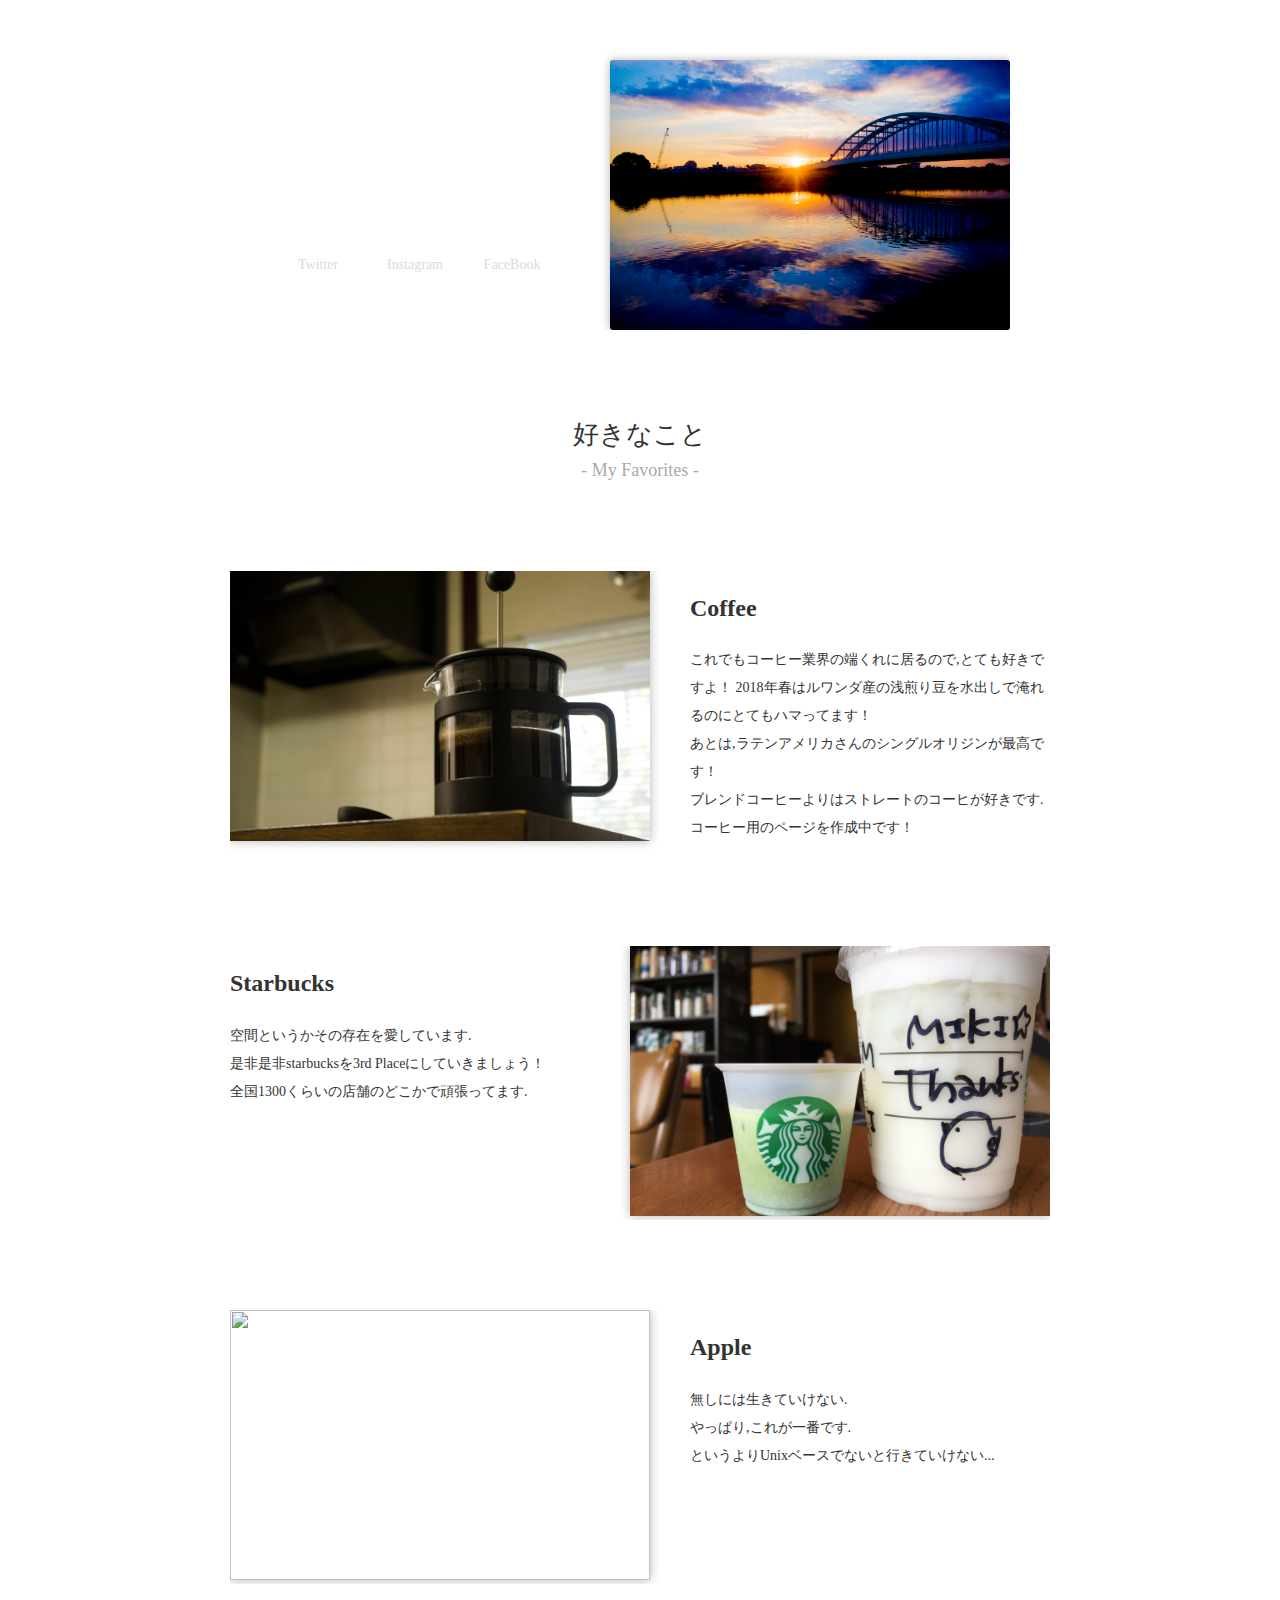
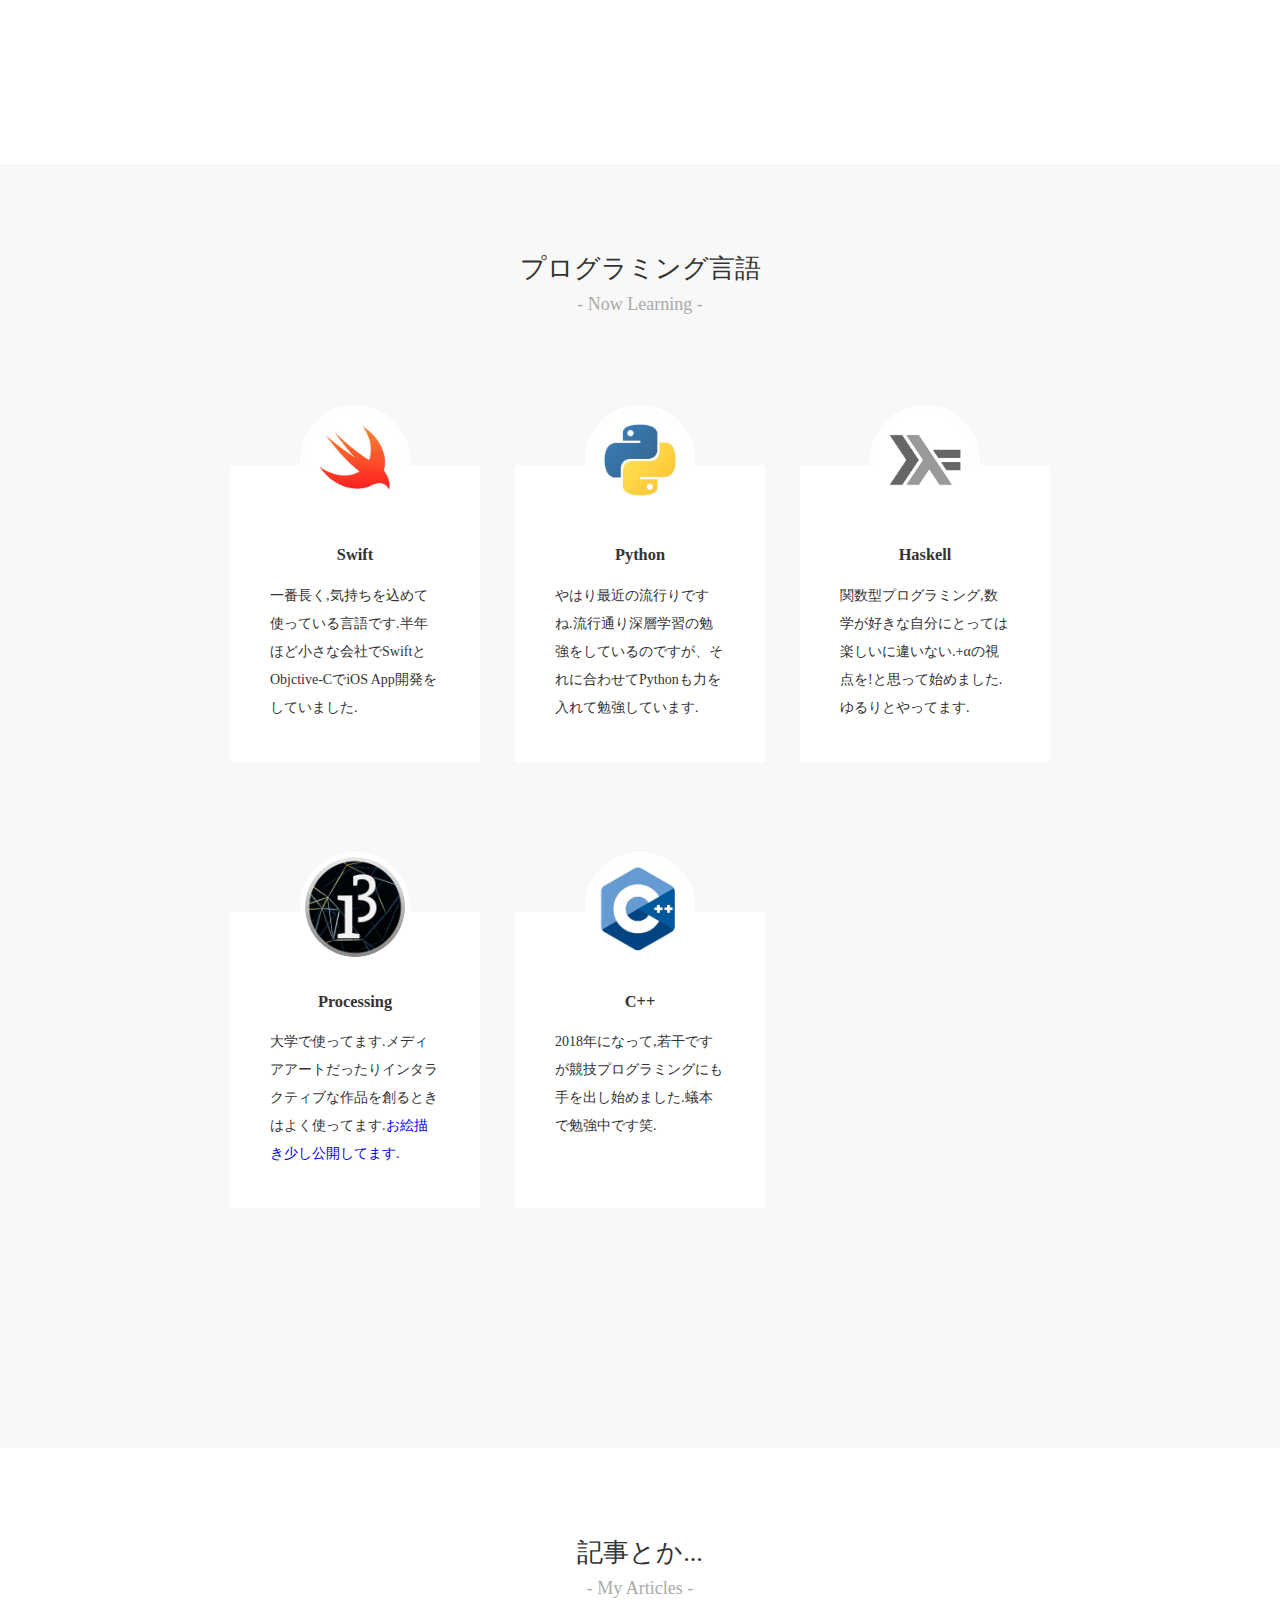
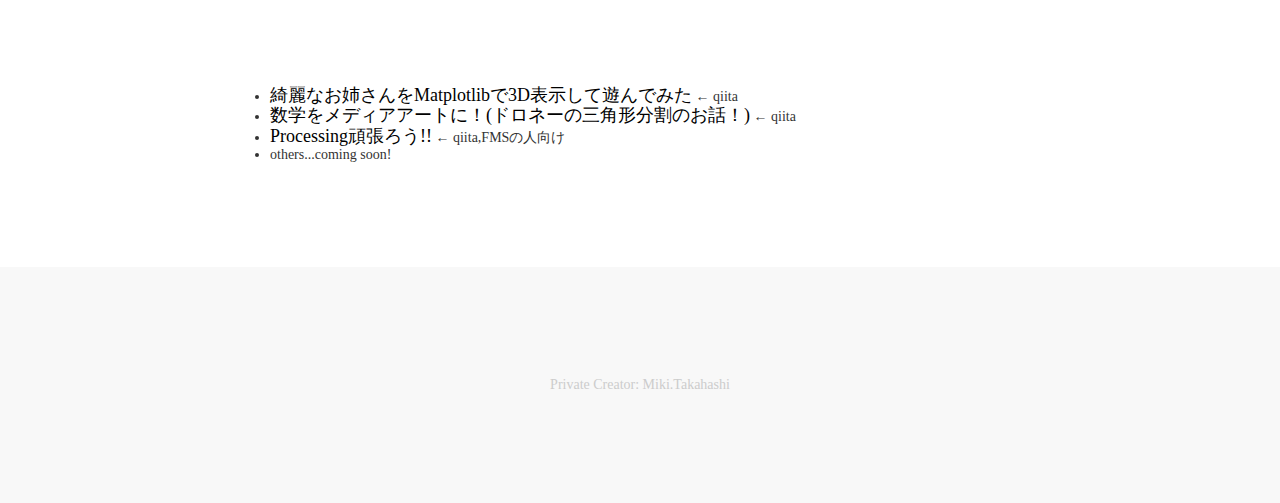
==== index.html @ 86149367 "added comment" ====
<!DOCTYPE html>
<html lang="ja">
<head>
  <meta charset="utf-8">
  <link rel="stylesheet" href="CSS/normalize.css">
  <link rel="stylesheet" href="CSS/styles.css">
  <script type="text/javascript" src="./src/checkBrowser.js"></script>
  <!-- <link rel="icon" href=""> -->
  <title>Miki</title>
</head>
<body>
  <header>
    <div class="container">
      <h1>Miki.Takahashi</h1>
      <p>Meiji Univ. FMS B2<br>
        Sbj. PTR ex-iOS Dev.</p>
        <a class="btn" id="twitterButton" href="https://twitter.com/micky_dtl">Twitter</a>
        <a class="btn" id="instagramButton" href="https://instagram.com/sauce.tar.tar">Instagram</a>
        <a class="btn" id="facebookButton" href="https://www.facebook.com/mikifms">FaceBook</a>
        <img src="imgs/headerImg.JPG" width="400" height="270" class="shadow" alt="">
    </div>
  </header>

  <section class="favos">
    <h2>好きなこと</h2>
    <div class="container">
      <div class="row">
        <img src="imgs/coffeePress.jpg" alt="" width="420" height="270" class="shadow">
        <div class="desc pull-right">
          <h3>Coffee</h3>
          <p>
            これでもコーヒー業界の端くれに居るので,とても好きですよ！
            2018年春はルワンダ産の浅煎り豆を水出しで淹れるのにとてもハマってます！<br>
            あとは,ラテンアメリカさんのシングルオリジンが最高です！<br>
            ブレンドコーヒーよりはストレートのコーヒが好きです.<br>
            コーヒー用のページを作成中です！
          </p>
        </div>
      </div>
      <div class="row">
        <img src="imgs/sbCup.jpg" alt="" width="420" height="270" class="shadow">
        <div class="desc pull-left">
          <h3>Starbucks</h3>
          <p>
            空間というかその存在を愛しています.<br>
            是非是非starbucksを3rd Placeにしていきましょう！<br>
            全国1300くらいの店舗のどこかで頑張ってます.
          </p>
        </div>
      </div>
      <div class="row">
        <img src="imgs/row.JPG" alt="" width="420" height="270" class="shadow">
        <div class="desc pull-right">
          <h3>Apple</h3>
          <p>
            無しには生きていけない.<br>
            やっぱり,これが一番です.<br>
            というよりUnixベースでないと行きていけない...
          </p>
        </div>
      </div>
    </div>
  </section>

  <section class="languages">
    <h2>プログラミング言語</h2>
    <div class="container">
      <div class="language">
        <img src="imgs/swiftLogo.jpg" alt="icon" width="100" height="100">
        <h3>Swift</h3>
        <p>一番長く,気持ちを込めて使っている言語です.半年ほど小さな会社でSwiftとObjctive-CでiOS App開発をしていました.</p>
      </div>

      <div class="language">
        <img src="imgs/pythonLogo.jpg" alt="icon" width="100" height="100">
        <h3>Python</h3>
        <p>やはり最近の流行りですね.流行通り深層学習の勉強をしているのですが、それに合わせてPythonも力を入れて勉強しています.</p>
      </div>

      <div class="language">
        <img src="imgs/haskellLogo.jpg" alt="icon" width="100" height="100">
        <h3>Haskell</h3>
        <p>関数型プログラミング,数学が好きな自分にとっては楽しいに違いない.+αの視点を!と思って始めました.ゆるりとやってます.</p>
      </div>
    </div>
    <div class="container">
      <div class="language">
        <img src="imgs/Processing_3_logo.png" alt="icon" width="100" height="100">
        <h3>Processing</h3>
        <p>大学で使ってます.メディアアートだったりインタラクティブな作品を創るときはよく使ってます.<a class="article-title" href="http://instagram.com/mikifms">お絵描き少し公開してます.</a></p>
      </div>

      <!-- using inserted style temporary -->
      <div class="language" style="left: -285px;">
        <img src="imgs/cpp.jpg" alt="icon" width="100" height="100">
        <h3>C++</h3>
        <p>2018年になって,若干ですが競技プログラミングにも手を出し始めました.蟻本で勉強中です笑.</p>
      </div>
      <!--
      <div class="language">
        <img src="imgs/haskellLogo.jpg" alt="icon" width="100" height="100">
        <h3>Haskell</h3>
        <p>関数型プログラミング,数学が好きな自分にとっては楽しいに違いない.+αの視点を!と思って始めました.ゆるりとやってます.</p>
      </div> -->
    </div>
  </section>
  <section class="articles">
    <h2>記事とか...</h2>
    <div class="container">
        <ul>
          <li>
            <a class="article-title" href="https://qiita.com/micky_dtl/items/02bd68f8a126b5612479">綺麗なお姉さんをMatplotlibで3D表示して遊んでみた</a> ← qiita
          </li>
          <li>
            <a class="article-title" href="https://qiita.com/micky_dtl/items/b426a26a9e94a8e5fb4c">数学をメディアアートに！(ドロネーの三角形分割のお話！)</a> ← qiita
          </li>
          <li>
            <a class="article-title" href="https://qiita.com/micky_dtl/private/08334975958a6dd72fc9">Processing頑張ろう!!</a> ← qiita,FMSの人向け
          </li>
          <li>others...coming soon!</li>
        </ul>
    </div>
  </section>

  <footer>
    <p>Private Creator: Miki.Takahashi</p>
  </footer>

</body>
</html>
---- CSS/styles.css ----
@charset "utf-8";
@@font-face {
  font-family: "rounded-mplus-1p-light";
  url('../fonts/rounded-mplus-1p-light.ttf') format('truetype')
}
/* common */

body {
  font-size: 14px;
  font-family: "rounded-mplus-1p-light";
  color: #333;
}

a {
  text-decoration: none;
}

p {
  line-height: 2;
}

.btn {
  display: inline-block;
  width: 96px;
  line-height: 45px;
  background: #fff;
  text-align: center;
  color: #ccc;
  opacity: 0.7;
  float: left;
}
#btn_form {
  display: inline-block;
  width: 290px;
  line-height: 45px;
  background: #fff;
  text-align: center;
  border-radius: 5px;
  color: #ccc;
  opacity: 0.7;

}
#instagramButton {
  margin-right: 1px;
  margin-left: 1px;

}
#twitterButton {
  border-radius: 5px 0px 0px 5px;
}
#facebookButton {
  border-radius: 0px 5px 5px 0px;
}

.btn:hover {
  opacity: 1:
}

img.shadow {
  box-shadow: 0 0 10px rgba(0,0,0,0.3);
}

section {
  padding: 90px 0;
}
section:nth-child(odd) {
  background: #f8f8f8;
}

section .container {
  width: 820px;
  margin: 0 auto;
}

section h2 {
  font-size: 26px;
  text-align: center;
  margin: 0 0 90px;
  font-weight: normal;
}

section h2:after {
  display: block;
  font-size: 18px;
  color: #aaa;
  padding-top: 10px;
}
/* header */

header {
  background: url('../imgs/headerBg.JPG') ;
  background-size: cover;
}

header .container {
  width: 740px;
  margin: 0 auto;
  height: 320px;
  padding-top: 10px;
  position: relative;
  overflow: hidden;
}

header h1, header p {
  color: #fff;
}
header p {
  padding-top: 50px;
}
header h1 {
  font-size: 34px;
  margin-top: 50px;
}

header img {
  position: absolute;
  right:0;
  bottom:0;
  border-radius: 3px;
}
/* favos */

.favos h2:after {
  content: '- My Favorites -';
}

.desc {
  width: 360px;
}

.pull-right {
  float: right;
  padding-left: 40px;
}
.pull-left {
  float: left;
  padding-right: 40px;
}
.row {
  overflow: hidden;
  margin-bottom: 90px;
}

.row: last-child {
  margin-bottom: 0;
}
.favos h3 {
  font-size: 24px;
}
/* languages */

.languages .container {
  padding-bottom: 150px;
}

.languages h2:after {
  content: '- Now Learning -';
}

.language img {
  border-radius: 50%;
  border: 5px solid #fff;
  position: absolute;
  left: 0;
  right: 0;
  margin: 0 auto;
  top: -60px;
}

.language {
  background: #fff;
  width: 250px;
  box-sizing: border-box;
  padding: 65px 40px 26px;
  position: relative;
}

.language h3 {
  text-align: center;
}

.languages .container {
  display: flex;
  justify-content: space-between;
}

.languages h2 {
  margin-bottom: 150px;
}

/* araticles */

.articles .container {
  display: flex;
  justify-content: space-between;
}
.articles h2 {
  margin-bottom: 72px;
}
.articles h2:after {
  content: '- My Articles -';
}

.articles .container ul li {
  font-size: 14px;
}
.articles .container ul li .article-title {
  font-size: 18px;
  color: #000;
}

/* call-to-action */
/*.call-to-action {
  width: 100%;
  height: 124px;
  background: url('../imgs/headerBg.JPG') ;
  background-size: cover;
  text-align: center;
}

.call-to-action h2 {
  color: #fff;
  margin-bottom: 50px;
}*/

/* footer */

footer {
  padding: 90px 0;
  text-align: center;
  color: #ccc;
  background-color: #f8f8f8;
}
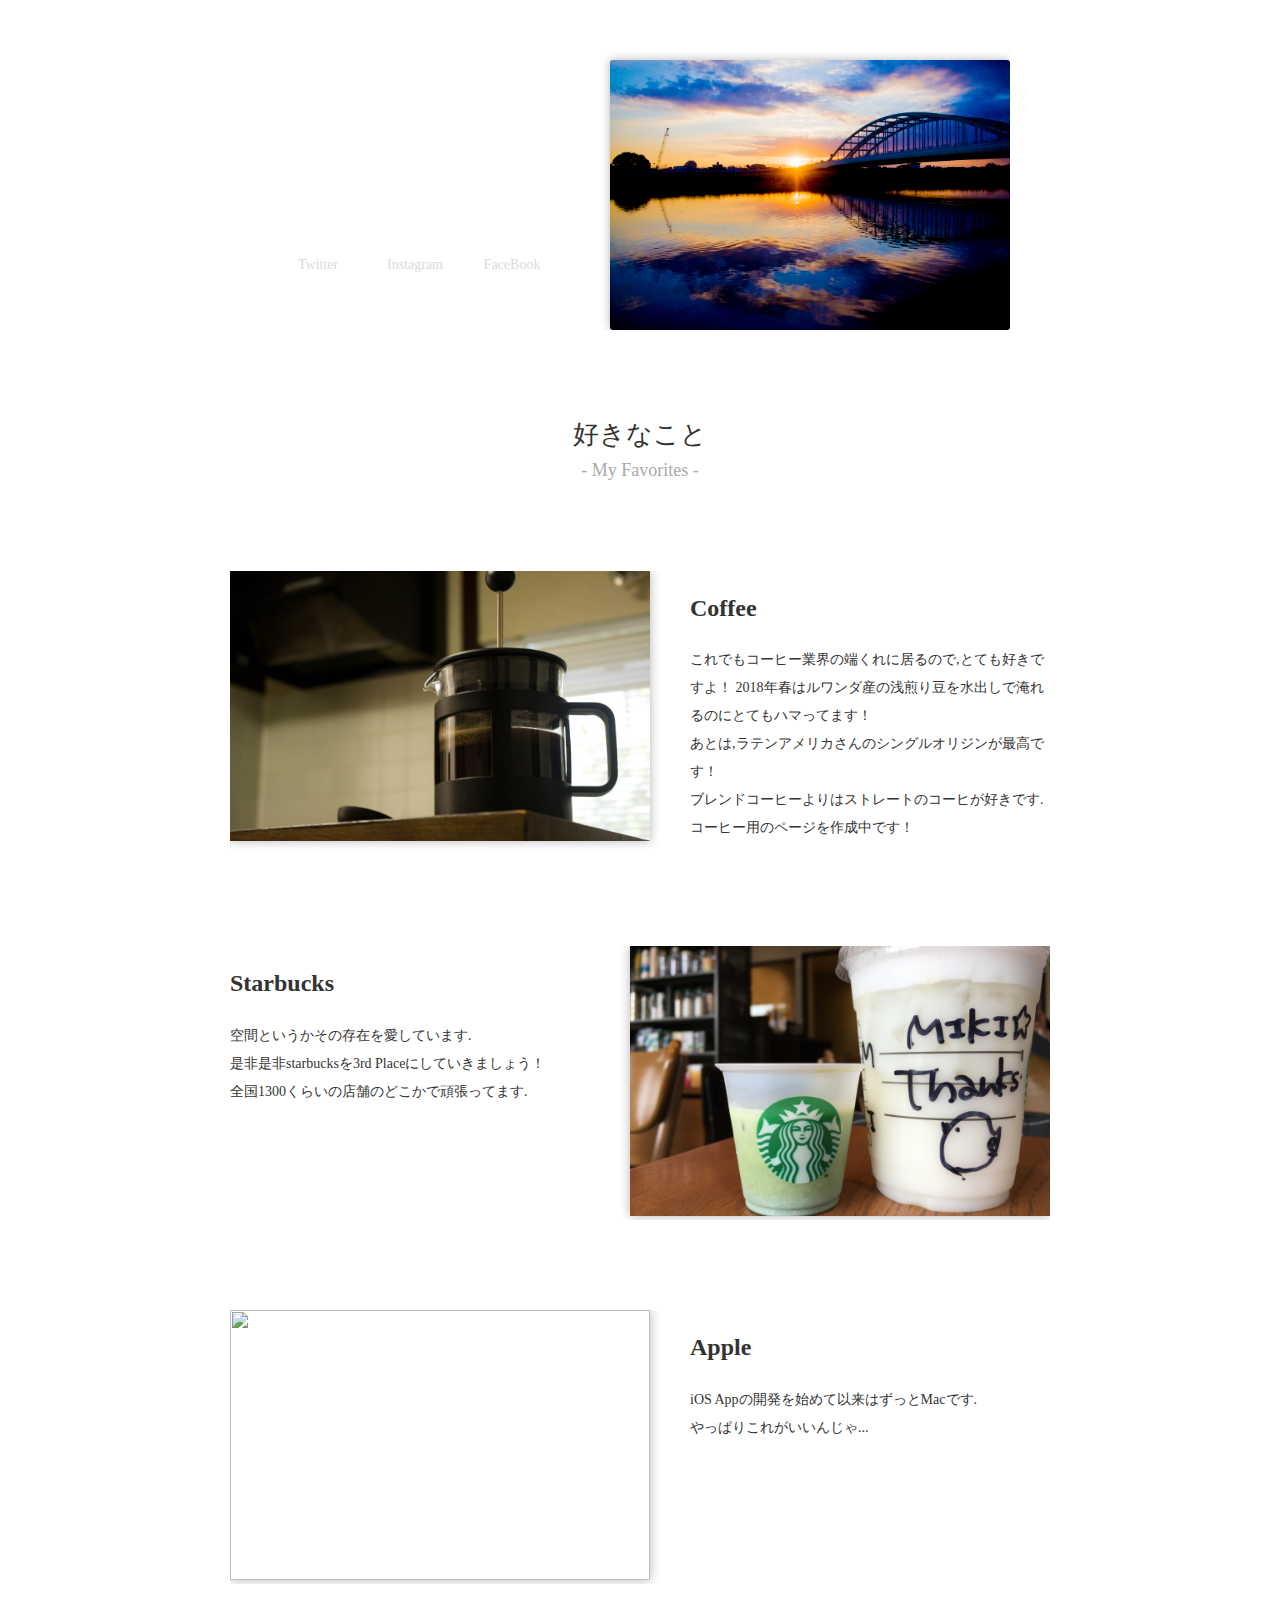
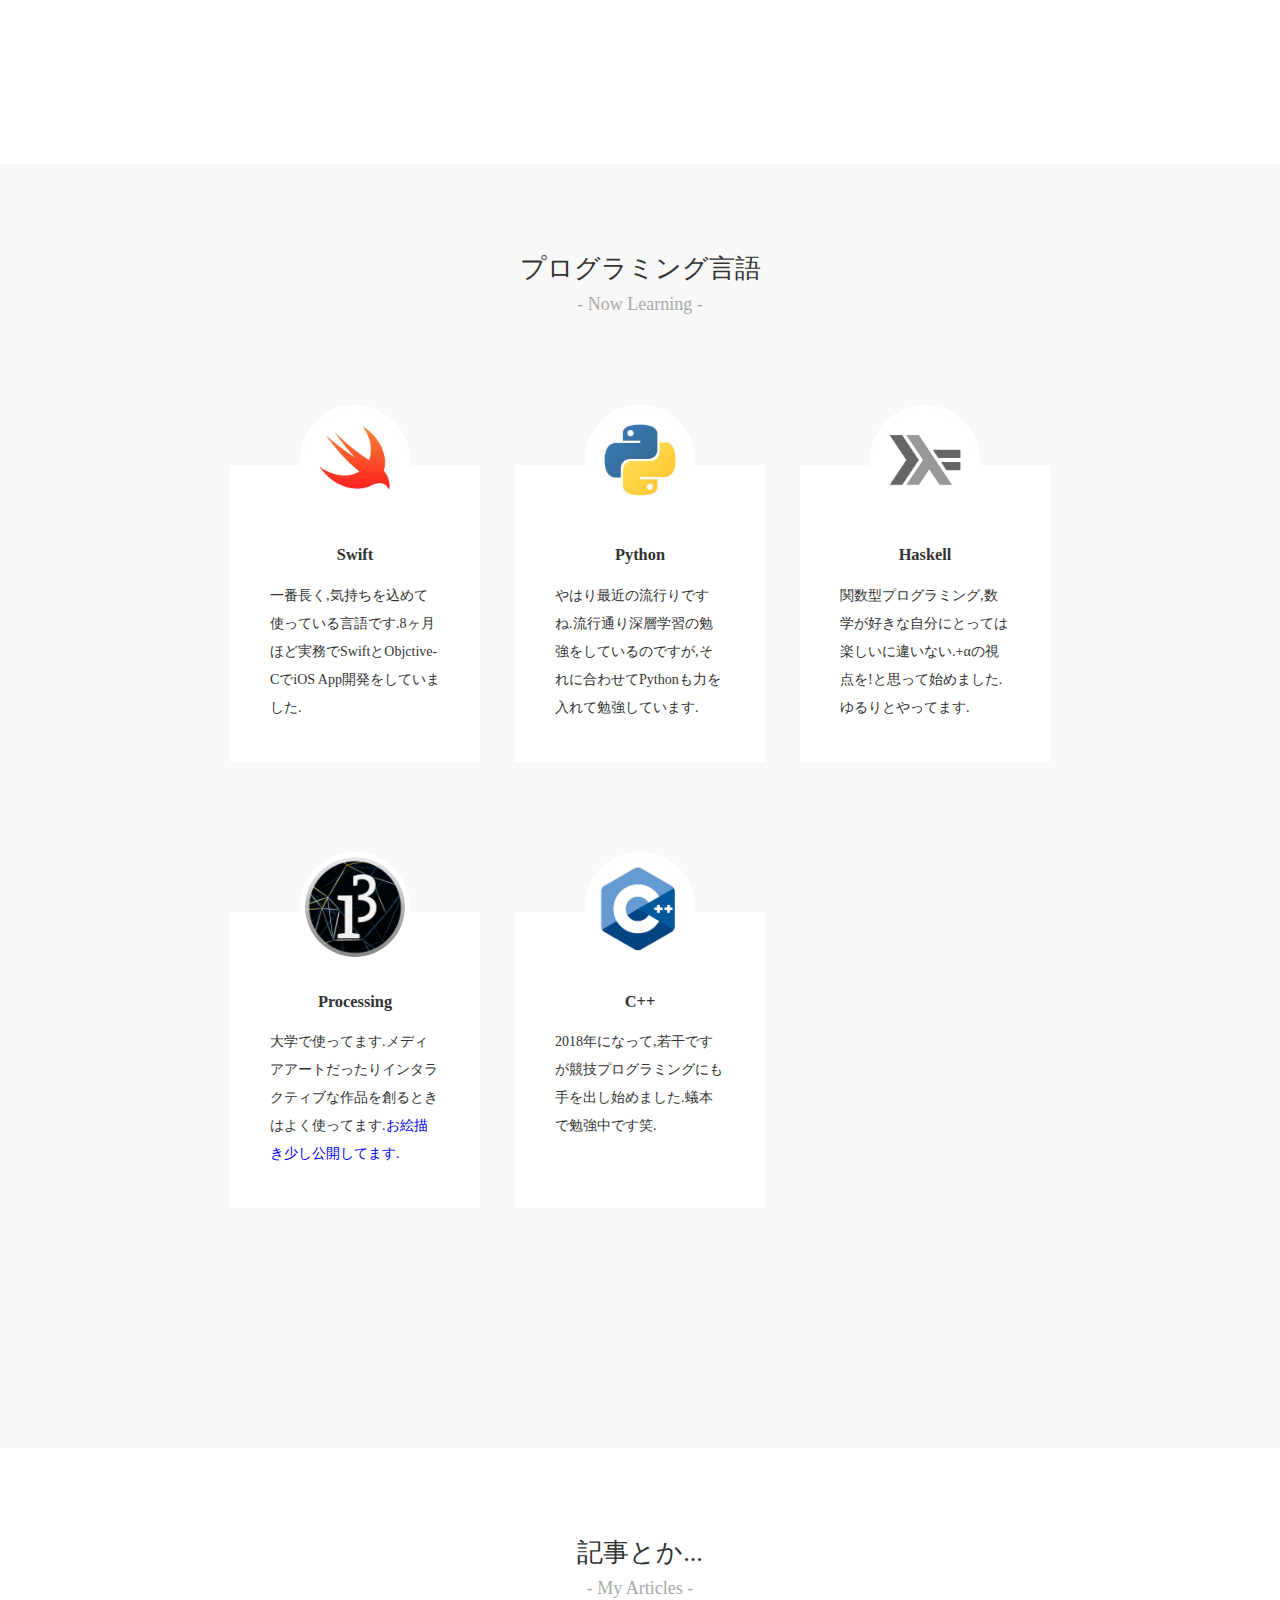
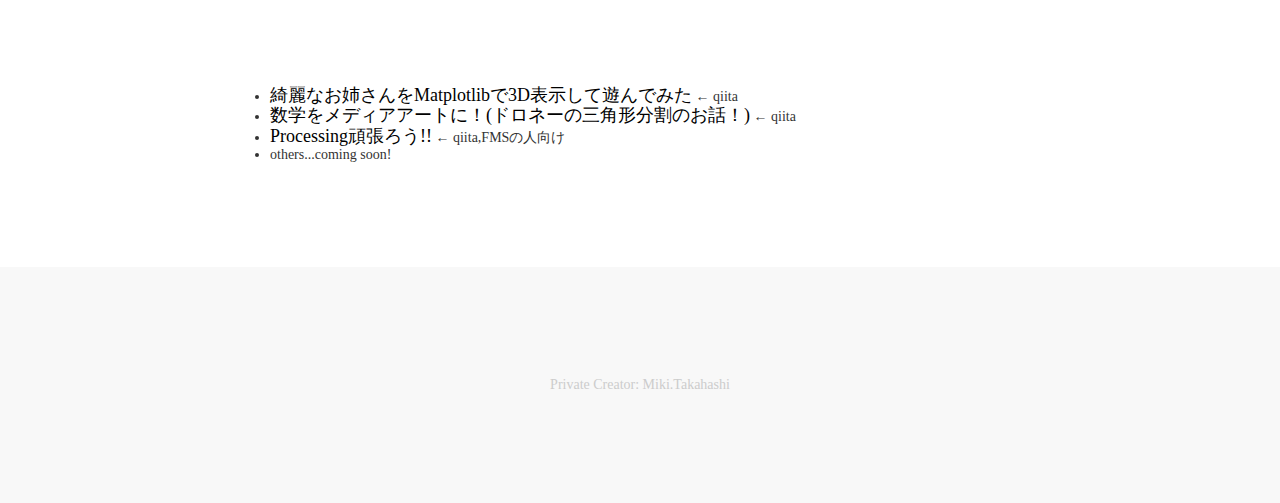
==== commit 08be5129: "updated content" ====
--- a/index.html
+++ b/index.html
@@ -53,9 +53,8 @@
         <div class="desc pull-right">
           <h3>Apple</h3>
           <p>
-            無しには生きていけない.<br>
-            やっぱり,これが一番です.<br>
-            というよりUnixベースでないと行きていけない...
+            iOS Appの開発を始めて以来はずっとMacです.<br>
+            やっぱりこれがいいんじゃ...
           </p>
         </div>
       </div>
@@ -68,13 +67,13 @@
       <div class="language">
         <img src="imgs/swiftLogo.jpg" alt="icon" width="100" height="100">
         <h3>Swift</h3>
-        <p>一番長く,気持ちを込めて使っている言語です.半年ほど小さな会社でSwiftとObjctive-CでiOS App開発をしていました.</p>
+        <p>一番長く,気持ちを込めて使っている言語です.8ヶ月ほど実務でSwiftとObjctive-CでiOS App開発をしていました.</p>
       </div>
 
       <div class="language">
         <img src="imgs/pythonLogo.jpg" alt="icon" width="100" height="100">
         <h3>Python</h3>
-        <p>やはり最近の流行りですね.流行通り深層学習の勉強をしているのですが、それに合わせてPythonも力を入れて勉強しています.</p>
+        <p>やはり最近の流行りですね.流行通り深層学習の勉強をしているのですが,それに合わせてPythonも力を入れて勉強しています.</p>
       </div>
 
       <div class="language">
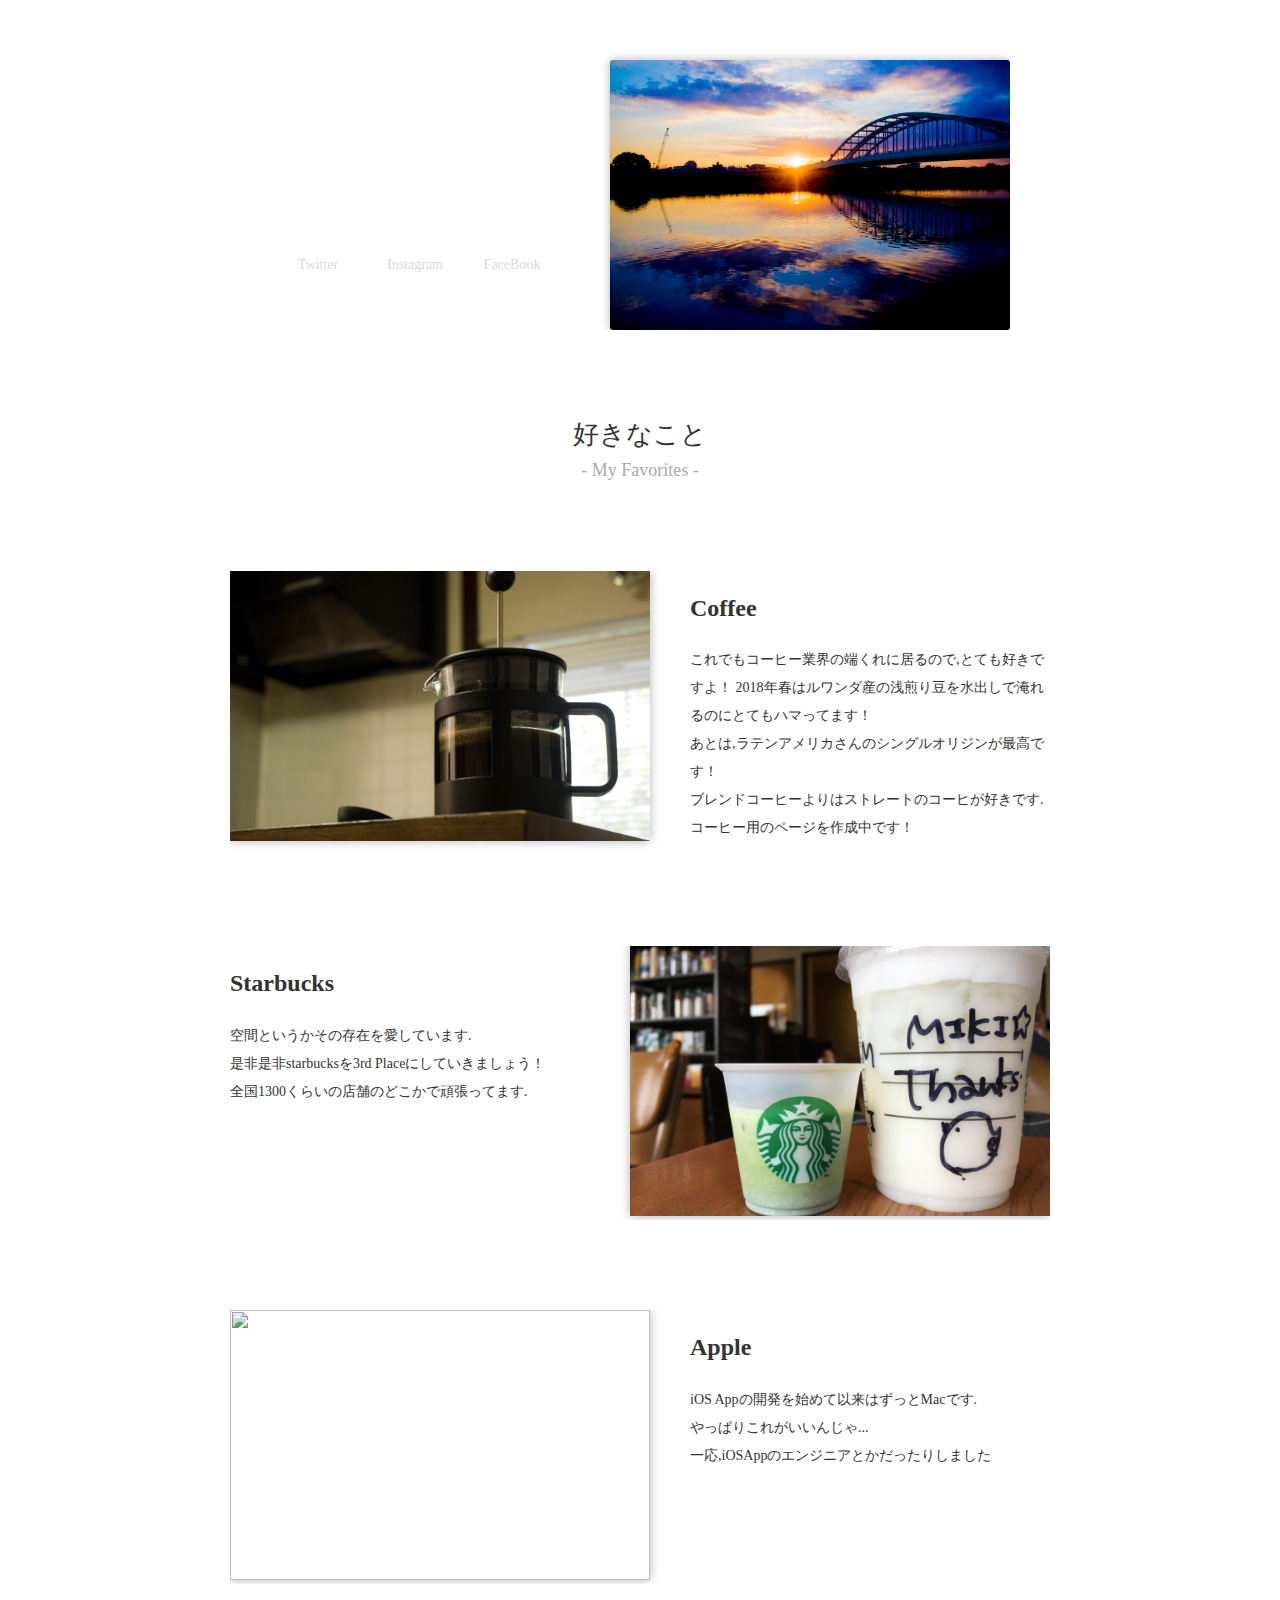
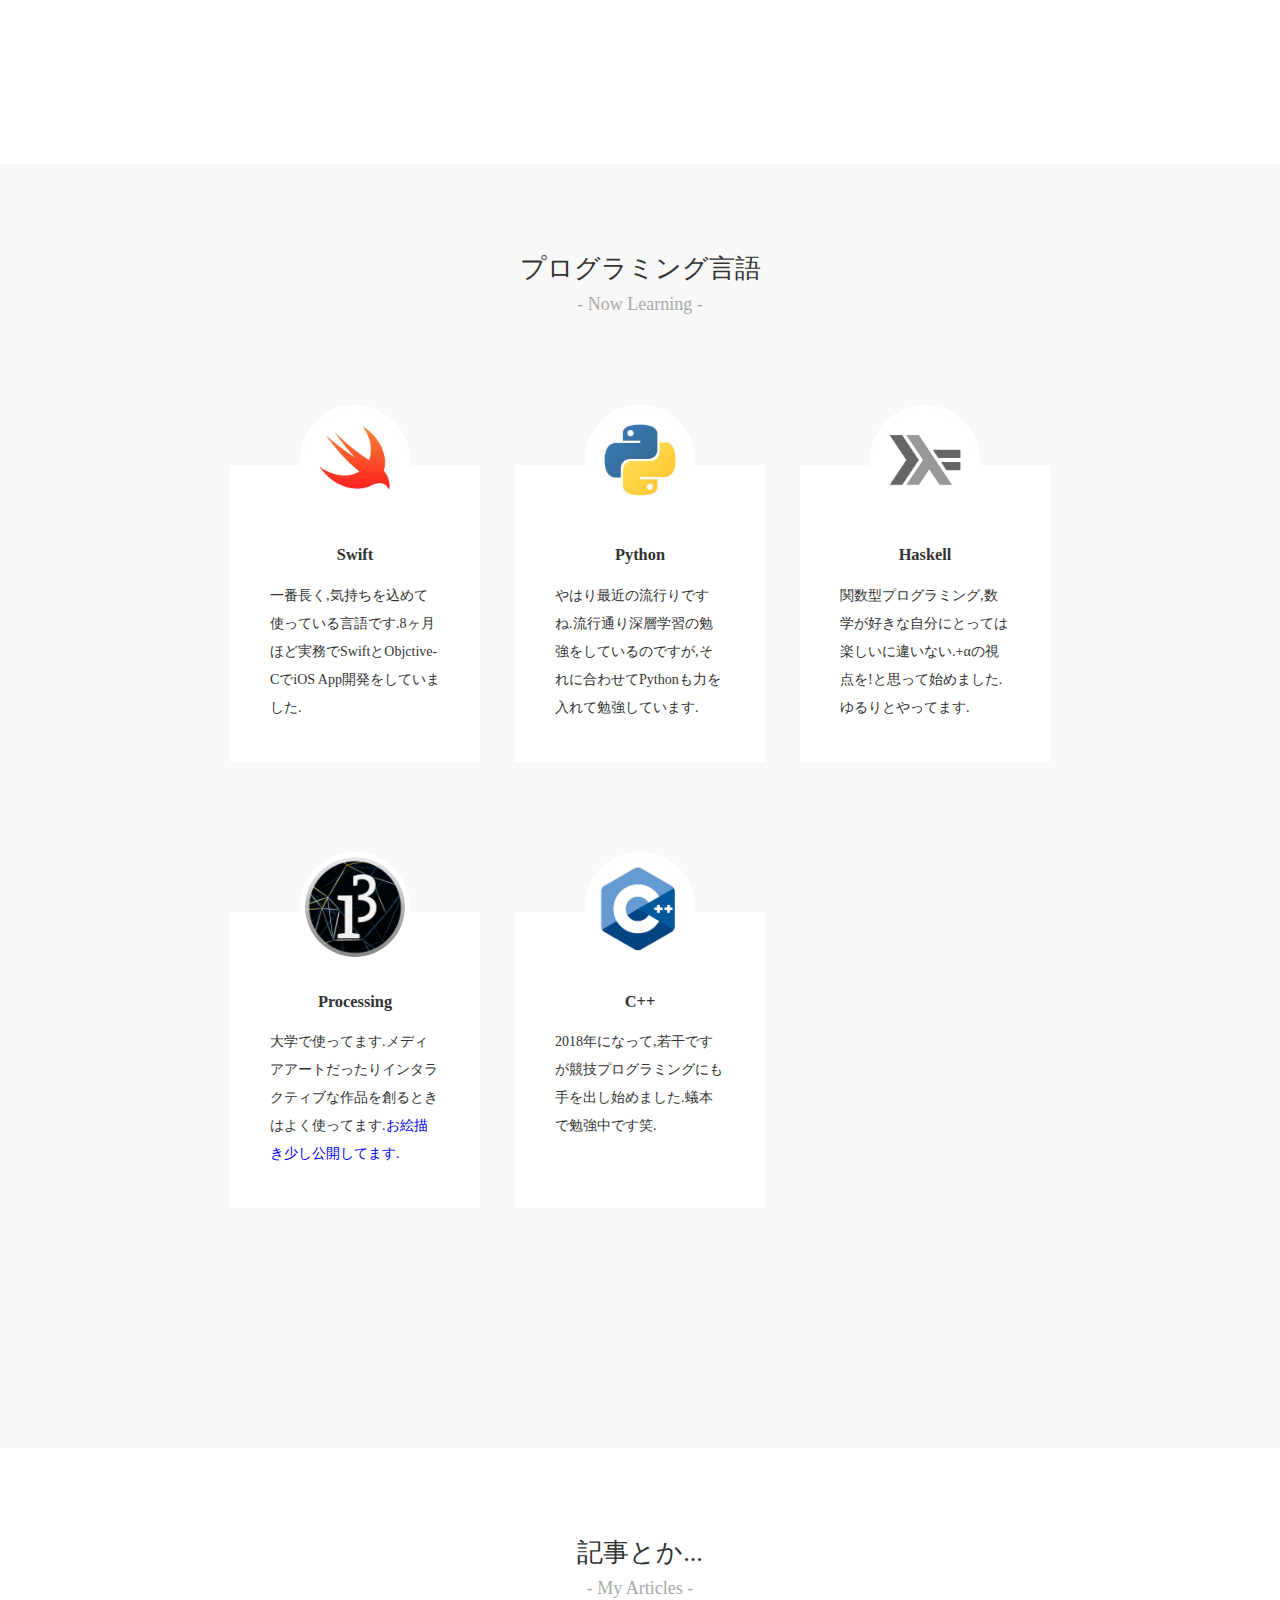
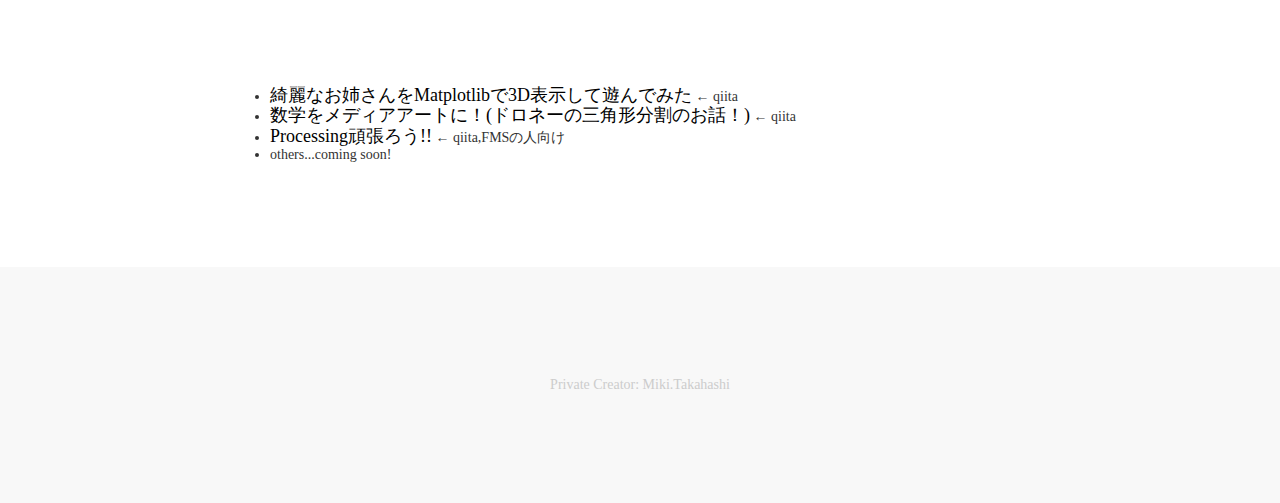
==== commit a90f2ca6: "updated content" ====
--- a/index.html
+++ b/index.html
@@ -54,7 +54,8 @@
           <h3>Apple</h3>
           <p>
             iOS Appの開発を始めて以来はずっとMacです.<br>
-            やっぱりこれがいいんじゃ...
+            やっぱりこれがいいんじゃ...<br>
+            一応,iOSAppのエンジニアとかだったりしました
           </p>
         </div>
       </div>
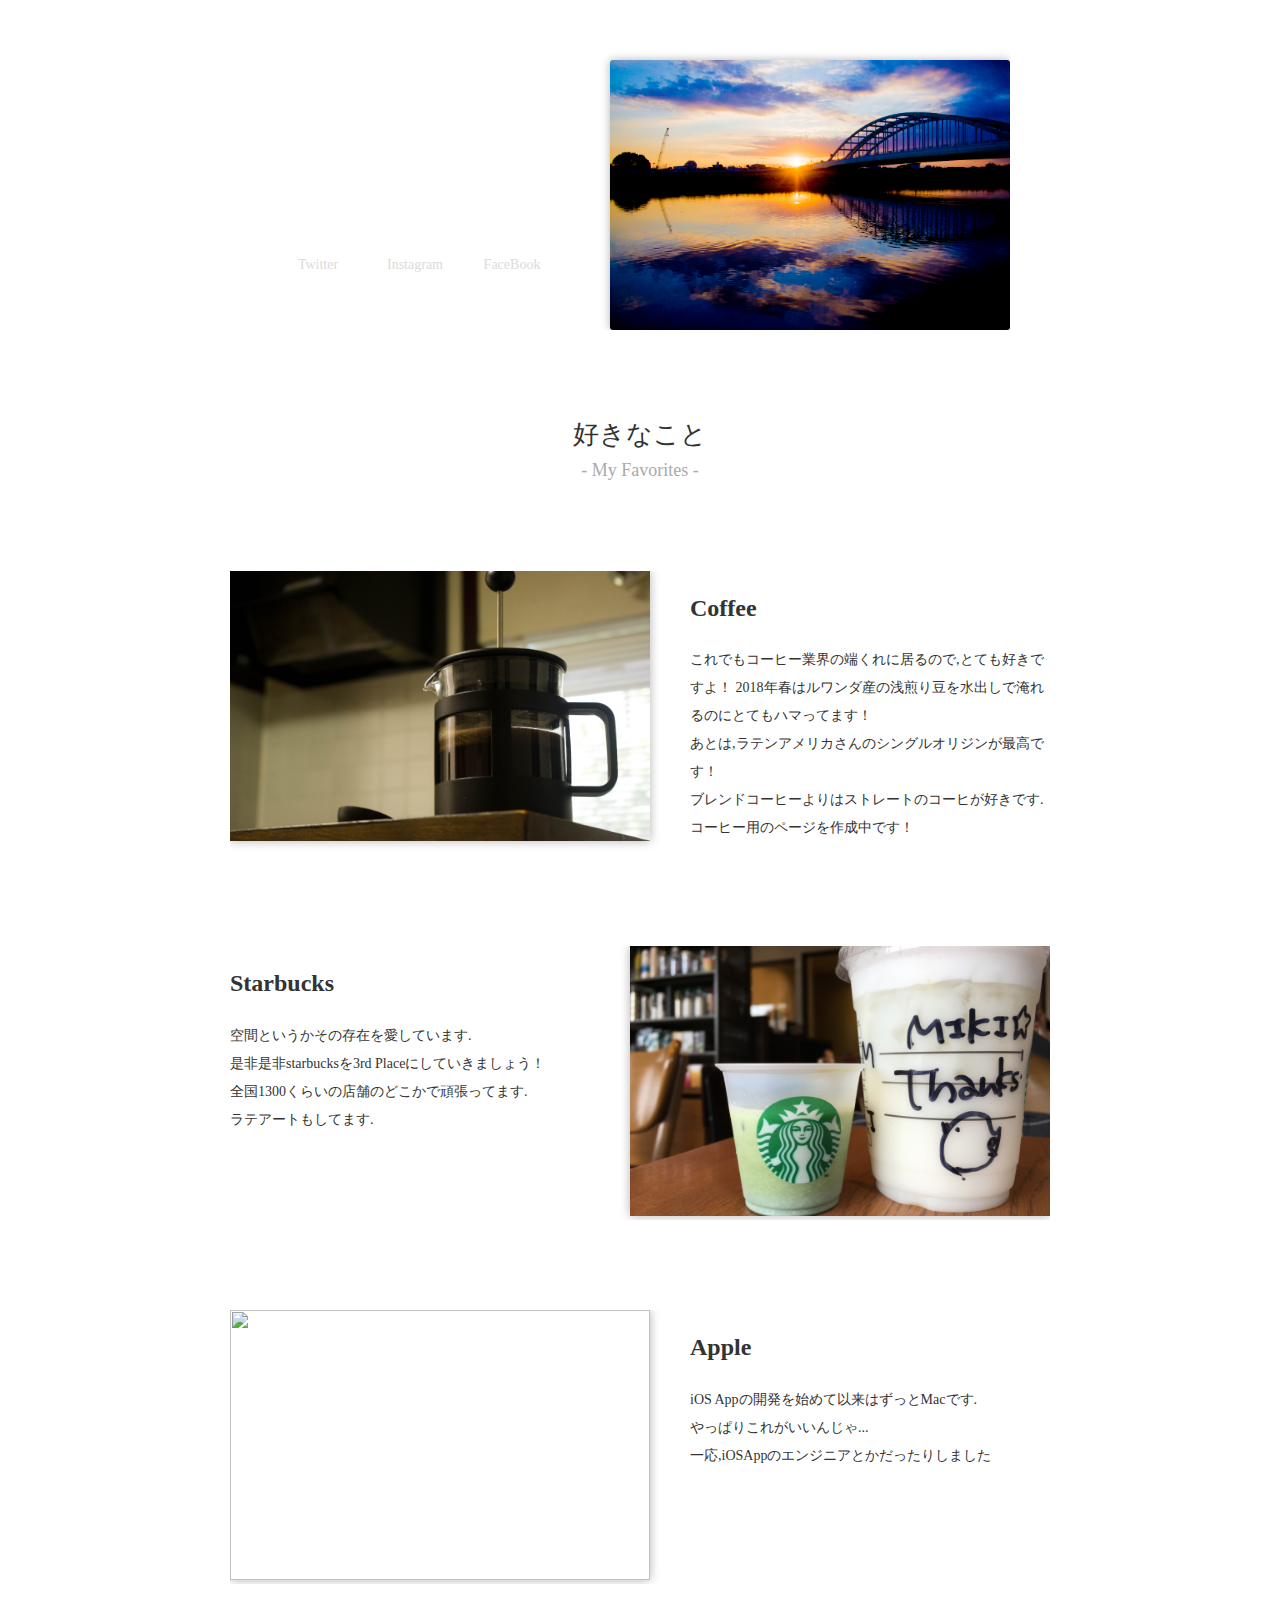
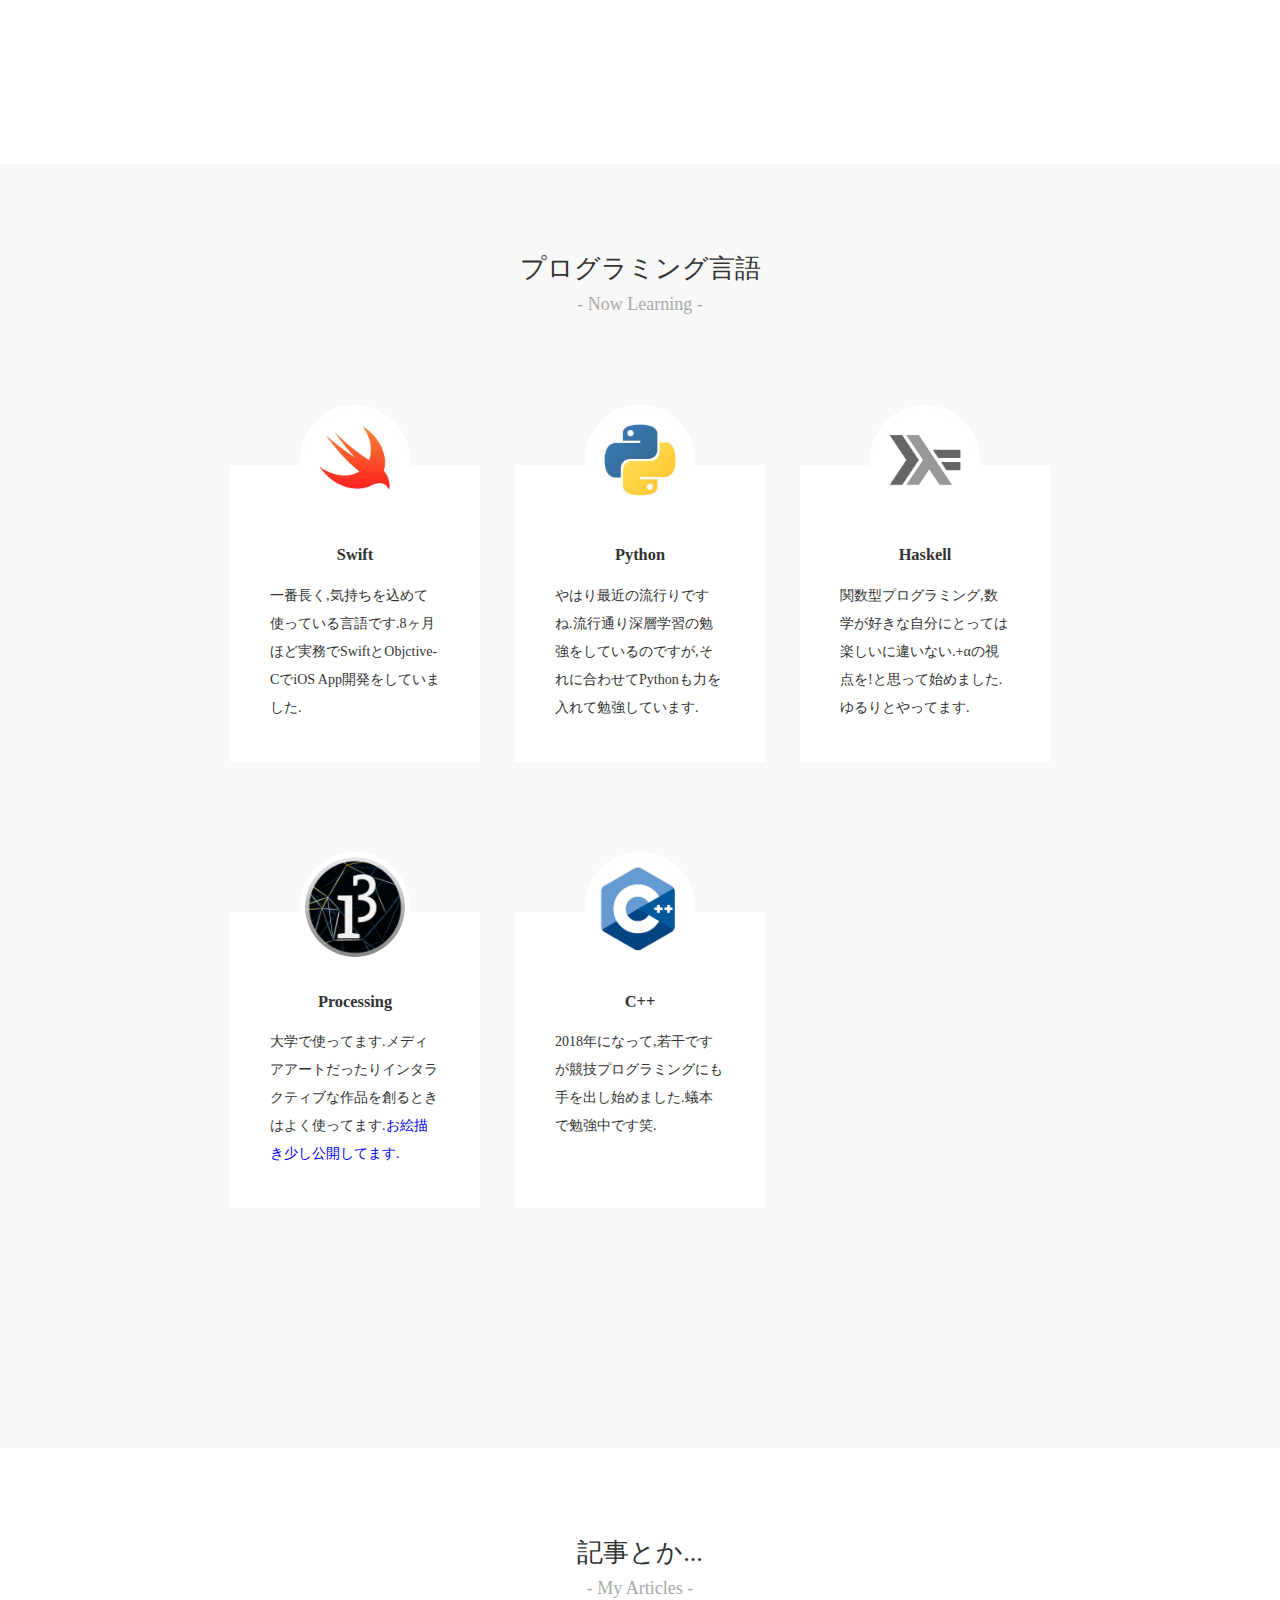
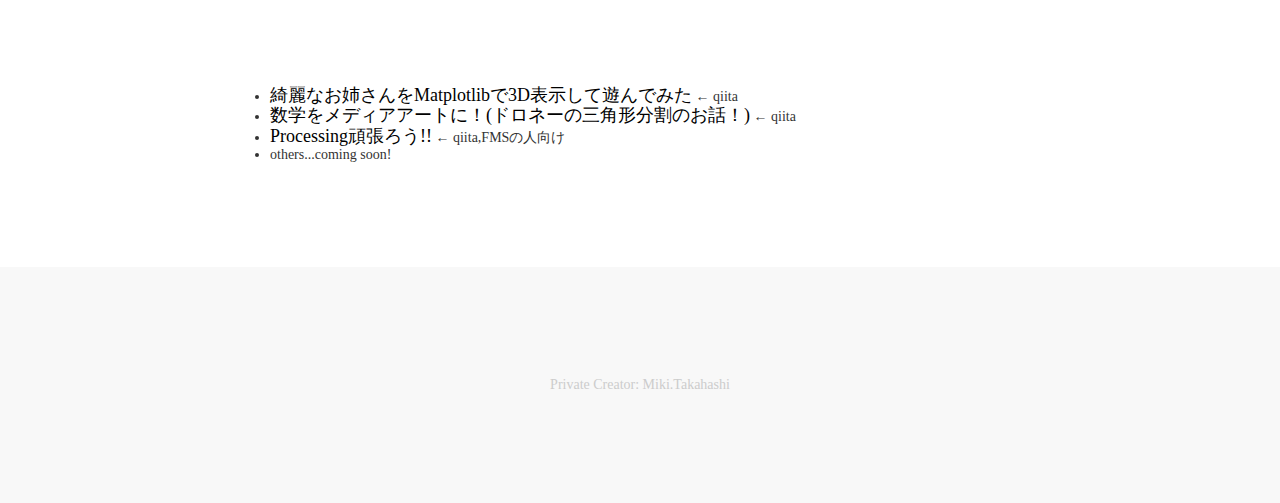
==== commit a885d11e: "update" ====
--- a/index.html
+++ b/index.html
@@ -44,7 +44,8 @@
           <p>
             空間というかその存在を愛しています.<br>
             是非是非starbucksを3rd Placeにしていきましょう！<br>
-            全国1300くらいの店舗のどこかで頑張ってます.
+            全国1300くらいの店舗のどこかで頑張ってます.<br>
+            ラテアートもしてます.
           </p>
         </div>
       </div>
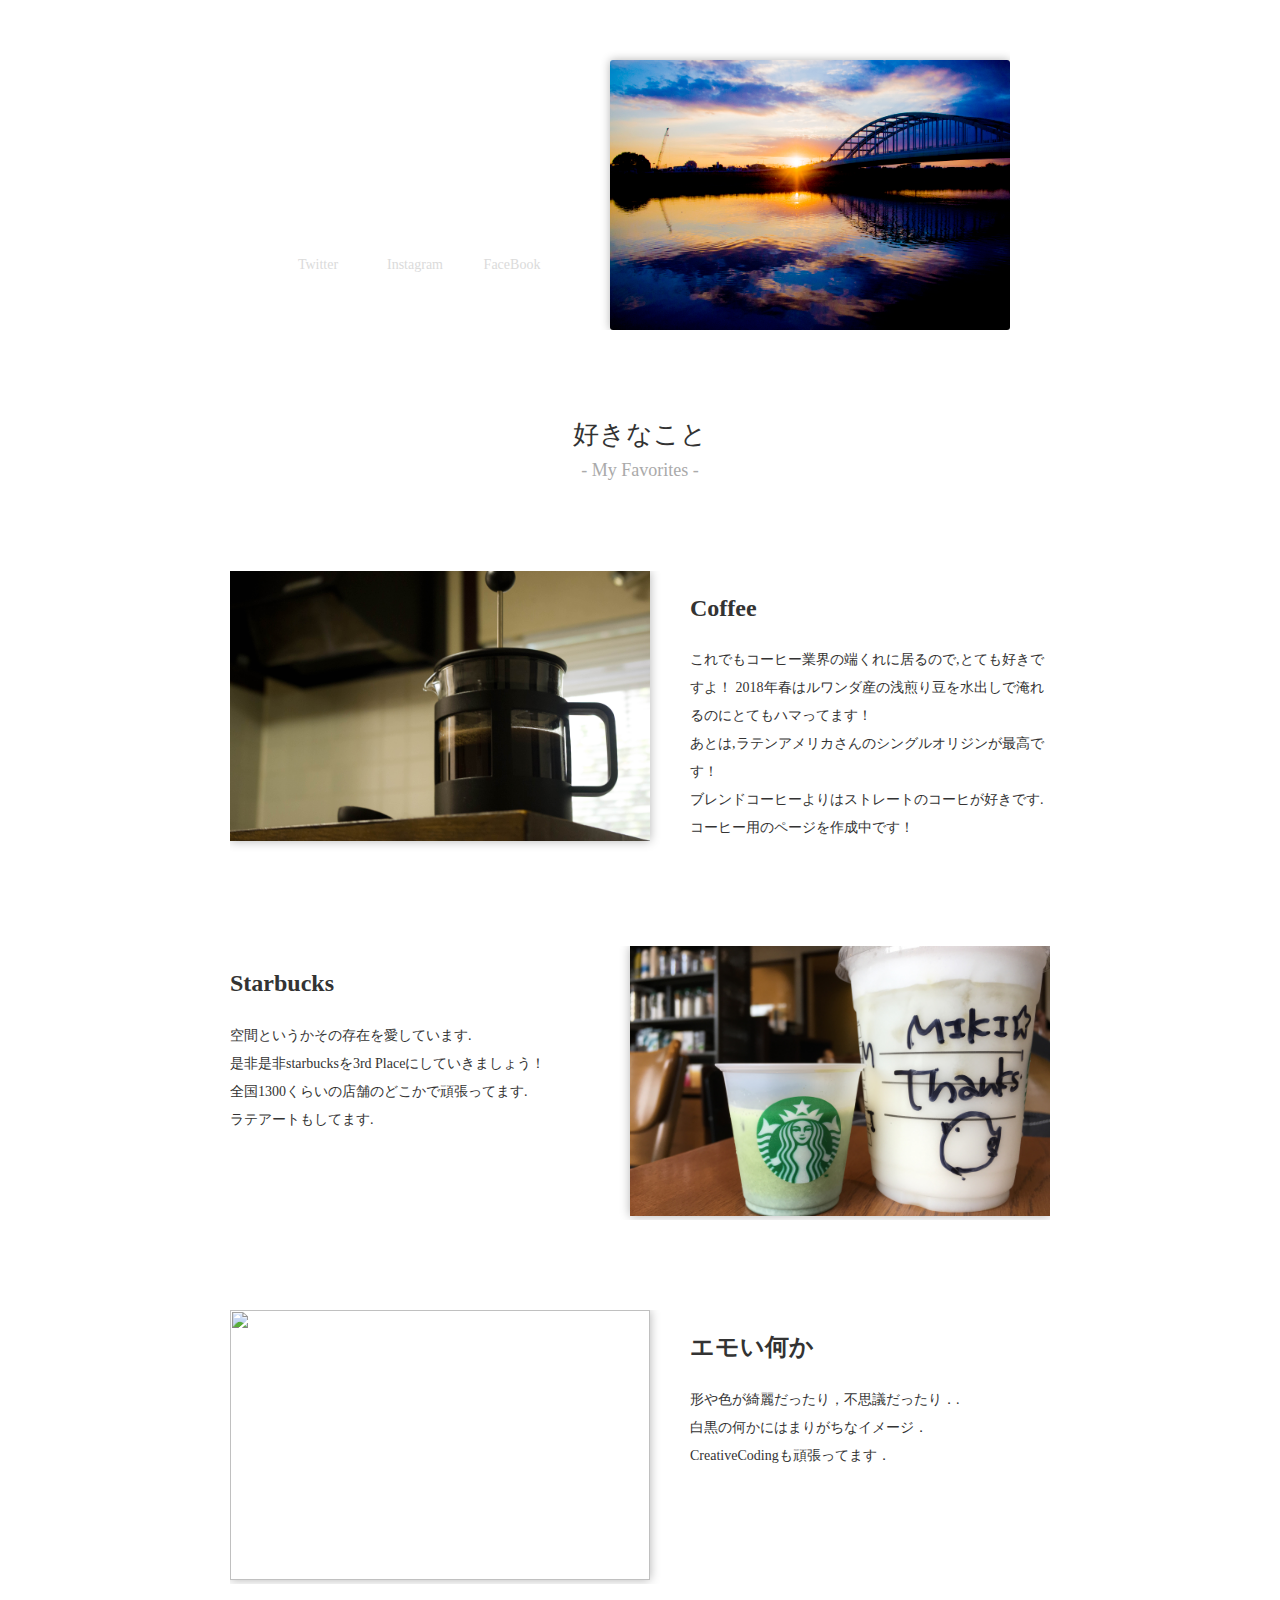
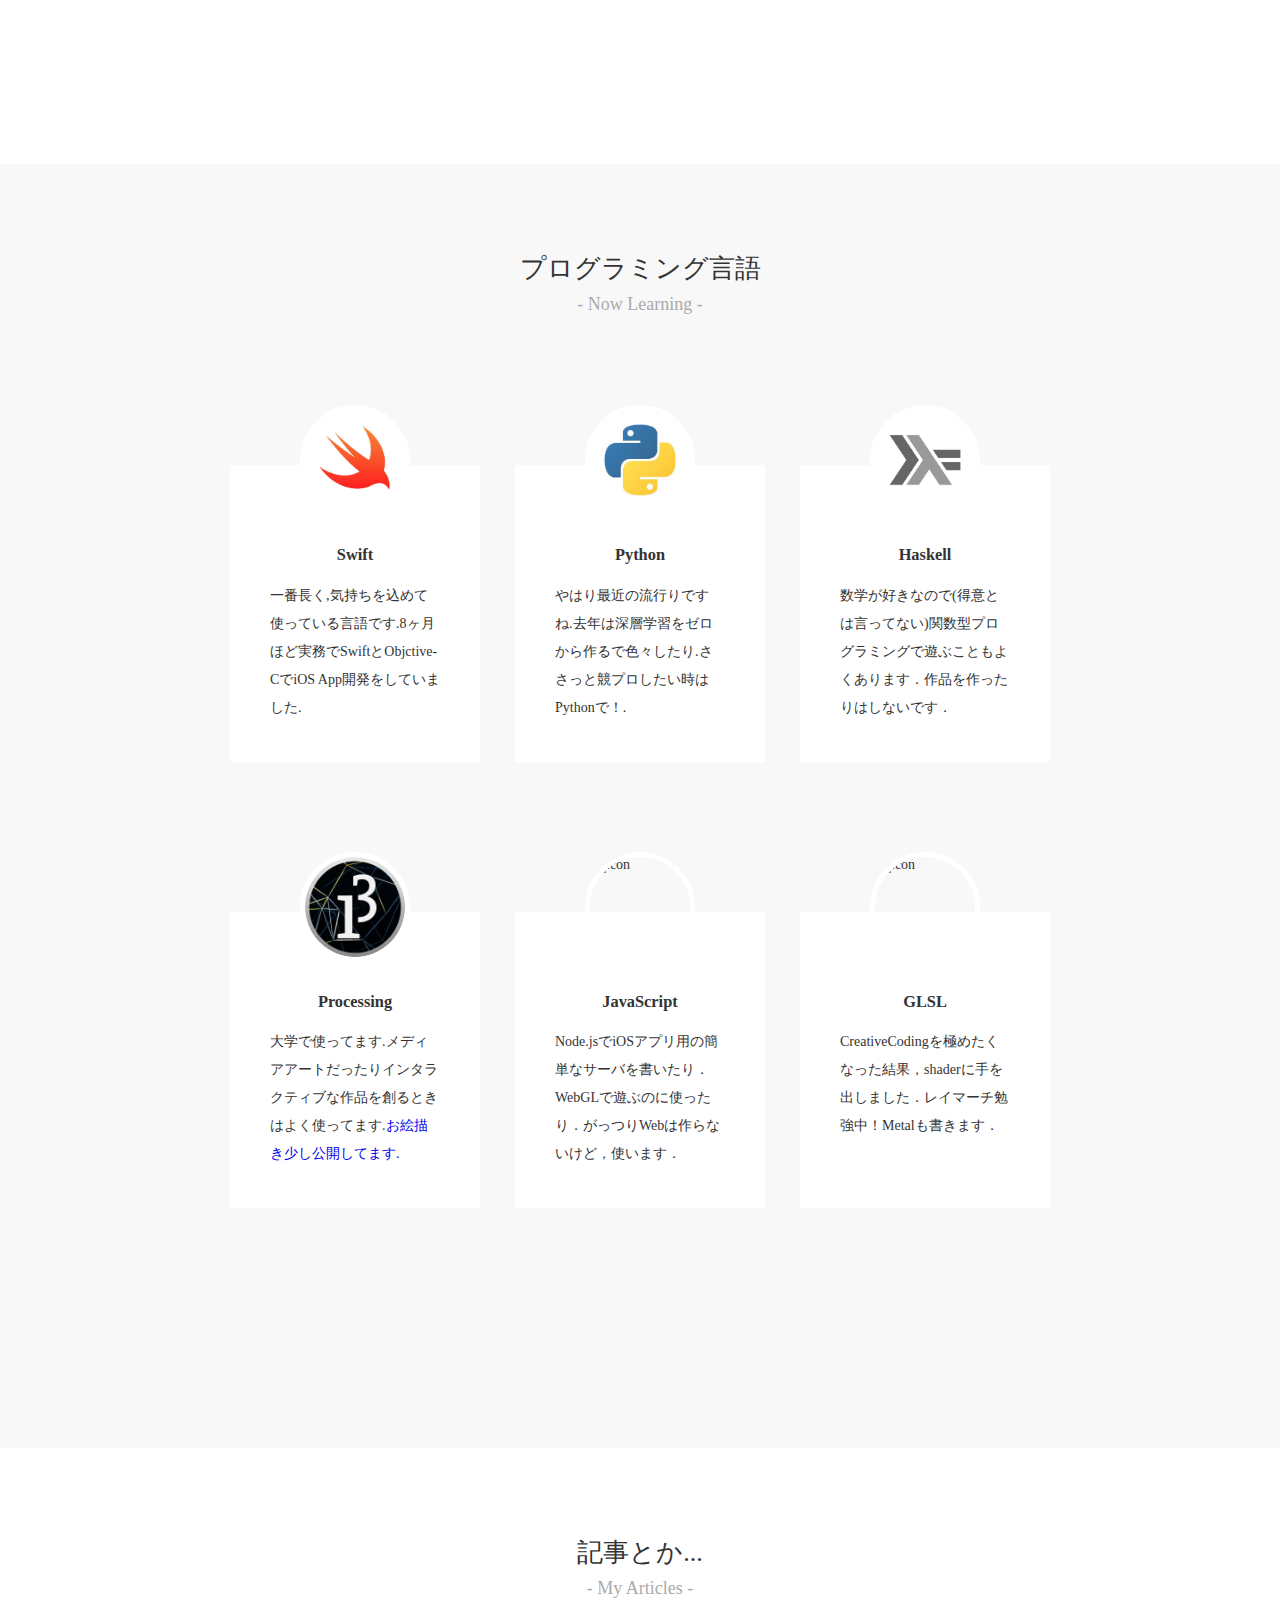
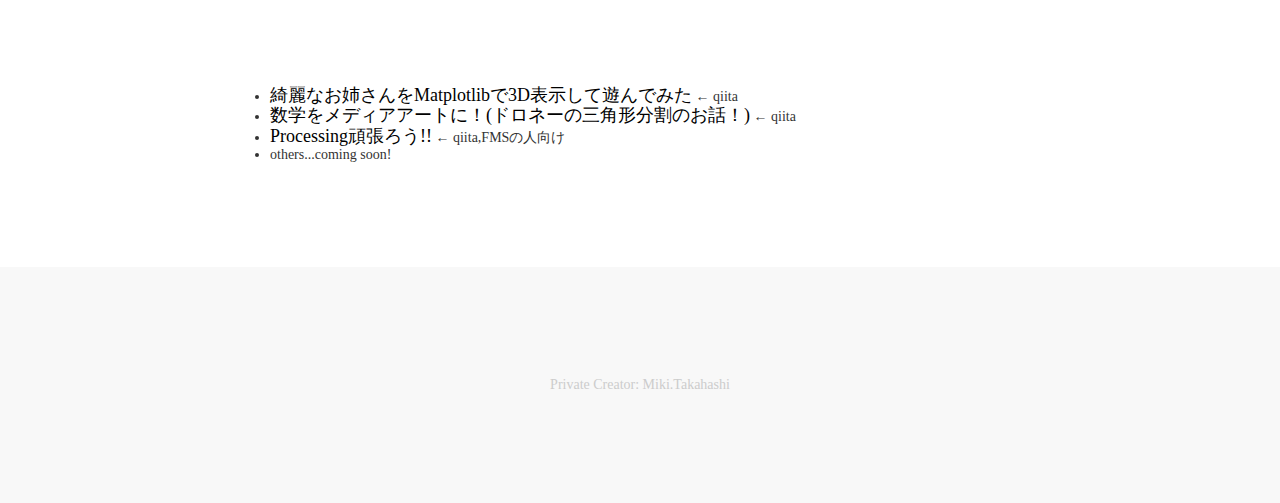
==== commit 5420c779: "content update" ====
--- a/index.html
+++ b/index.html
@@ -52,11 +52,11 @@
       <div class="row">
         <img src="imgs/row.JPG" alt="" width="420" height="270" class="shadow">
         <div class="desc pull-right">
-          <h3>Apple</h3>
+          <h3>エモい何か</h3>
           <p>
-            iOS Appの開発を始めて以来はずっとMacです.<br>
-            やっぱりこれがいいんじゃ...<br>
-            一応,iOSAppのエンジニアとかだったりしました
+            形や色が綺麗だったり，不思議だったり．.<br>
+            白黒の何かにはまりがちなイメージ．<br>
+            CreativeCodingも頑張ってます．
           </p>
         </div>
       </div>
@@ -75,13 +75,13 @@
       <div class="language">
         <img src="imgs/pythonLogo.jpg" alt="icon" width="100" height="100">
         <h3>Python</h3>
-        <p>やはり最近の流行りですね.流行通り深層学習の勉強をしているのですが,それに合わせてPythonも力を入れて勉強しています.</p>
+        <p>やはり最近の流行りですね.去年は深層学習をゼロから作るで色々したり.ささっと競プロしたい時はPythonで！.</p>
       </div>
 
       <div class="language">
         <img src="imgs/haskellLogo.jpg" alt="icon" width="100" height="100">
         <h3>Haskell</h3>
-        <p>関数型プログラミング,数学が好きな自分にとっては楽しいに違いない.+αの視点を!と思って始めました.ゆるりとやってます.</p>
+        <p>数学が好きなので(得意とは言ってない)関数型プログラミングで遊ぶこともよくあります．作品を作ったりはしないです．</p>
       </div>
     </div>
     <div class="container">
@@ -92,17 +92,16 @@
       </div>
 
       <!-- using inserted style temporary -->
-      <div class="language" style="left: -285px;">
-        <img src="imgs/cpp.jpg" alt="icon" width="100" height="100">
-        <h3>C++</h3>
-        <p>2018年になって,若干ですが競技プログラミングにも手を出し始めました.蟻本で勉強中です笑.</p>
+      <div class="language" >
+        <img src="https://raw.githubusercontent.com/voodootikigod/logo.js/master/js.svg" alt="icon" width="100" height="100">
+        <h3>JavaScript</h3>
+        <p>Node.jsでiOSアプリ用の簡単なサーバを書いたり．WebGLで遊ぶのに使ったり．がっつりWebは作らないけど，使います．</p>
       </div>
-      <!--
       <div class="language">
-        <img src="imgs/haskellLogo.jpg" alt="icon" width="100" height="100">
-        <h3>Haskell</h3>
-        <p>関数型プログラミング,数学が好きな自分にとっては楽しいに違いない.+αの視点を!と思って始めました.ゆるりとやってます.</p>
-      </div> -->
+        <img src="imgs/GLSLLogo.jpg" alt="icon" width="100" height="100">
+        <h3>GLSL</h3>
+        <p>CreativeCodingを極めたくなった結果，shaderに手を出しました．レイマーチ勉強中！Metalも書きます．</p>
+      </div>
     </div>
   </section>
   <section class="articles">
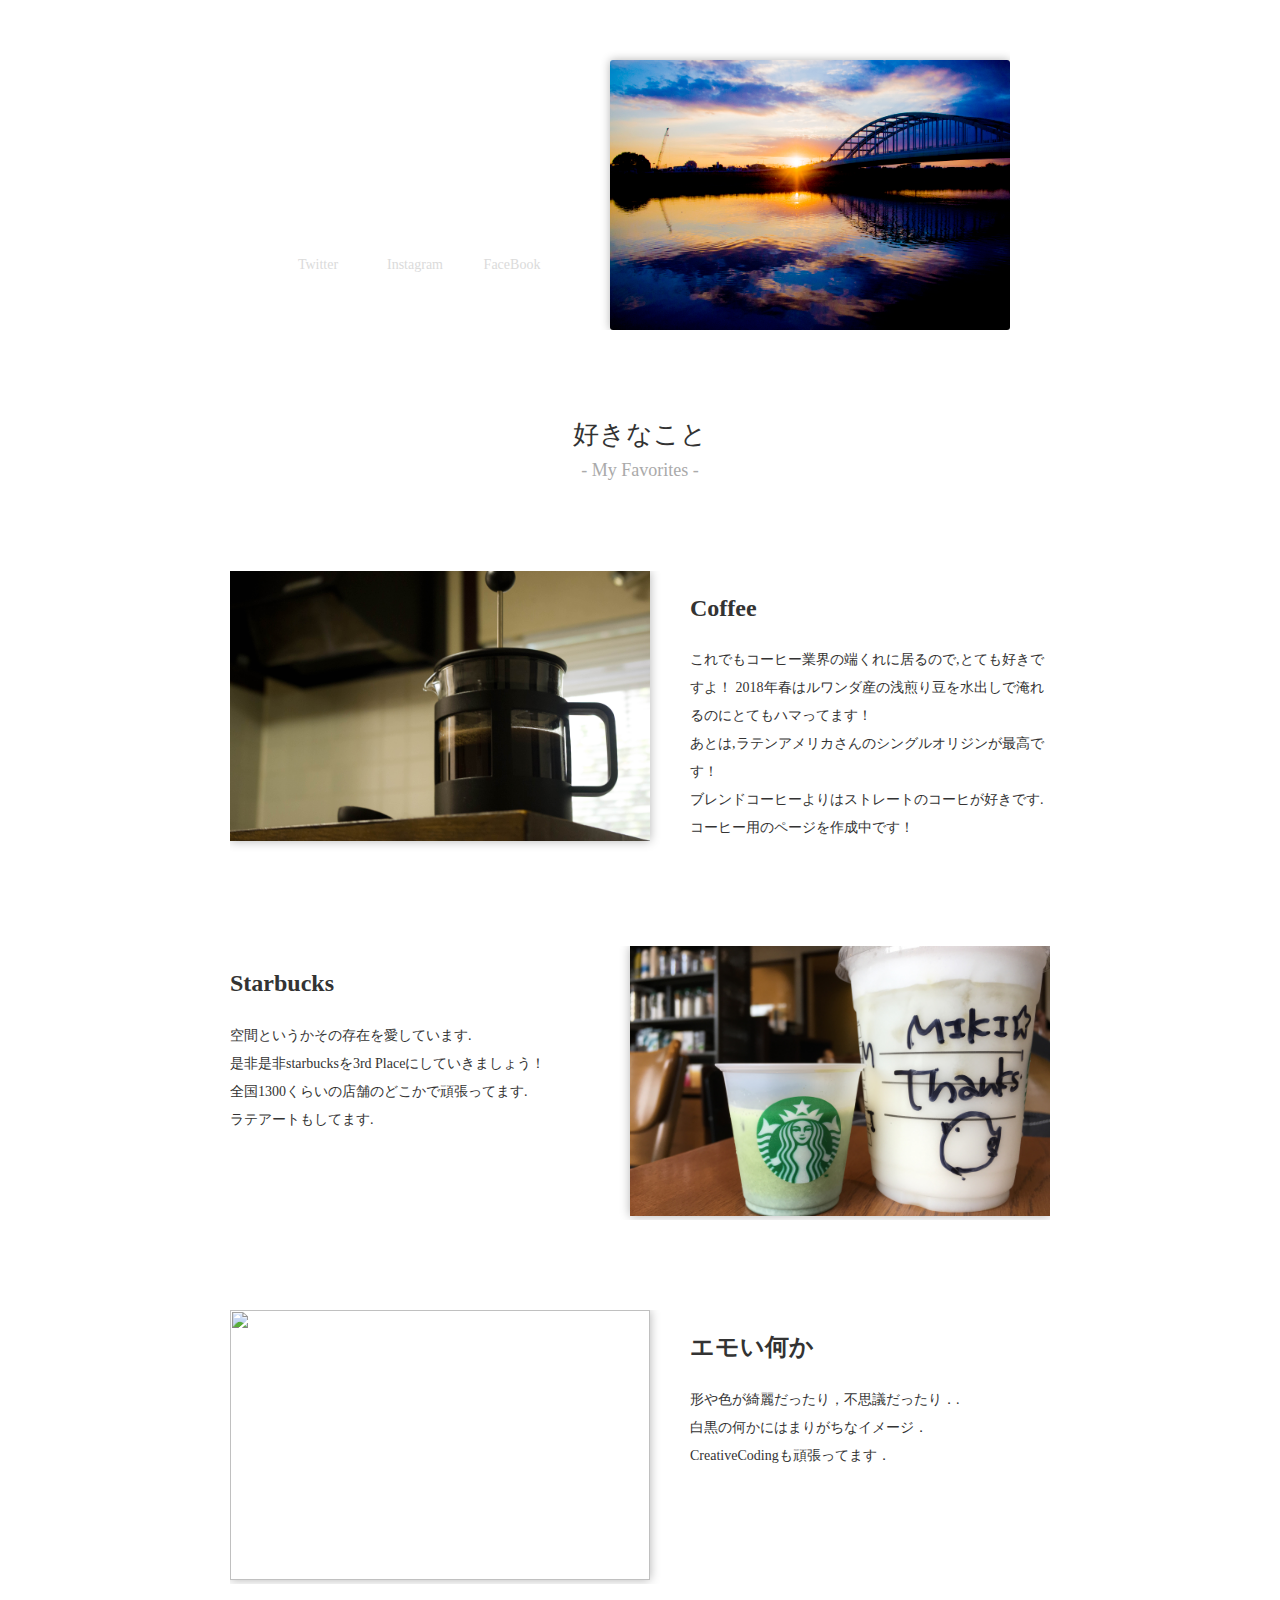
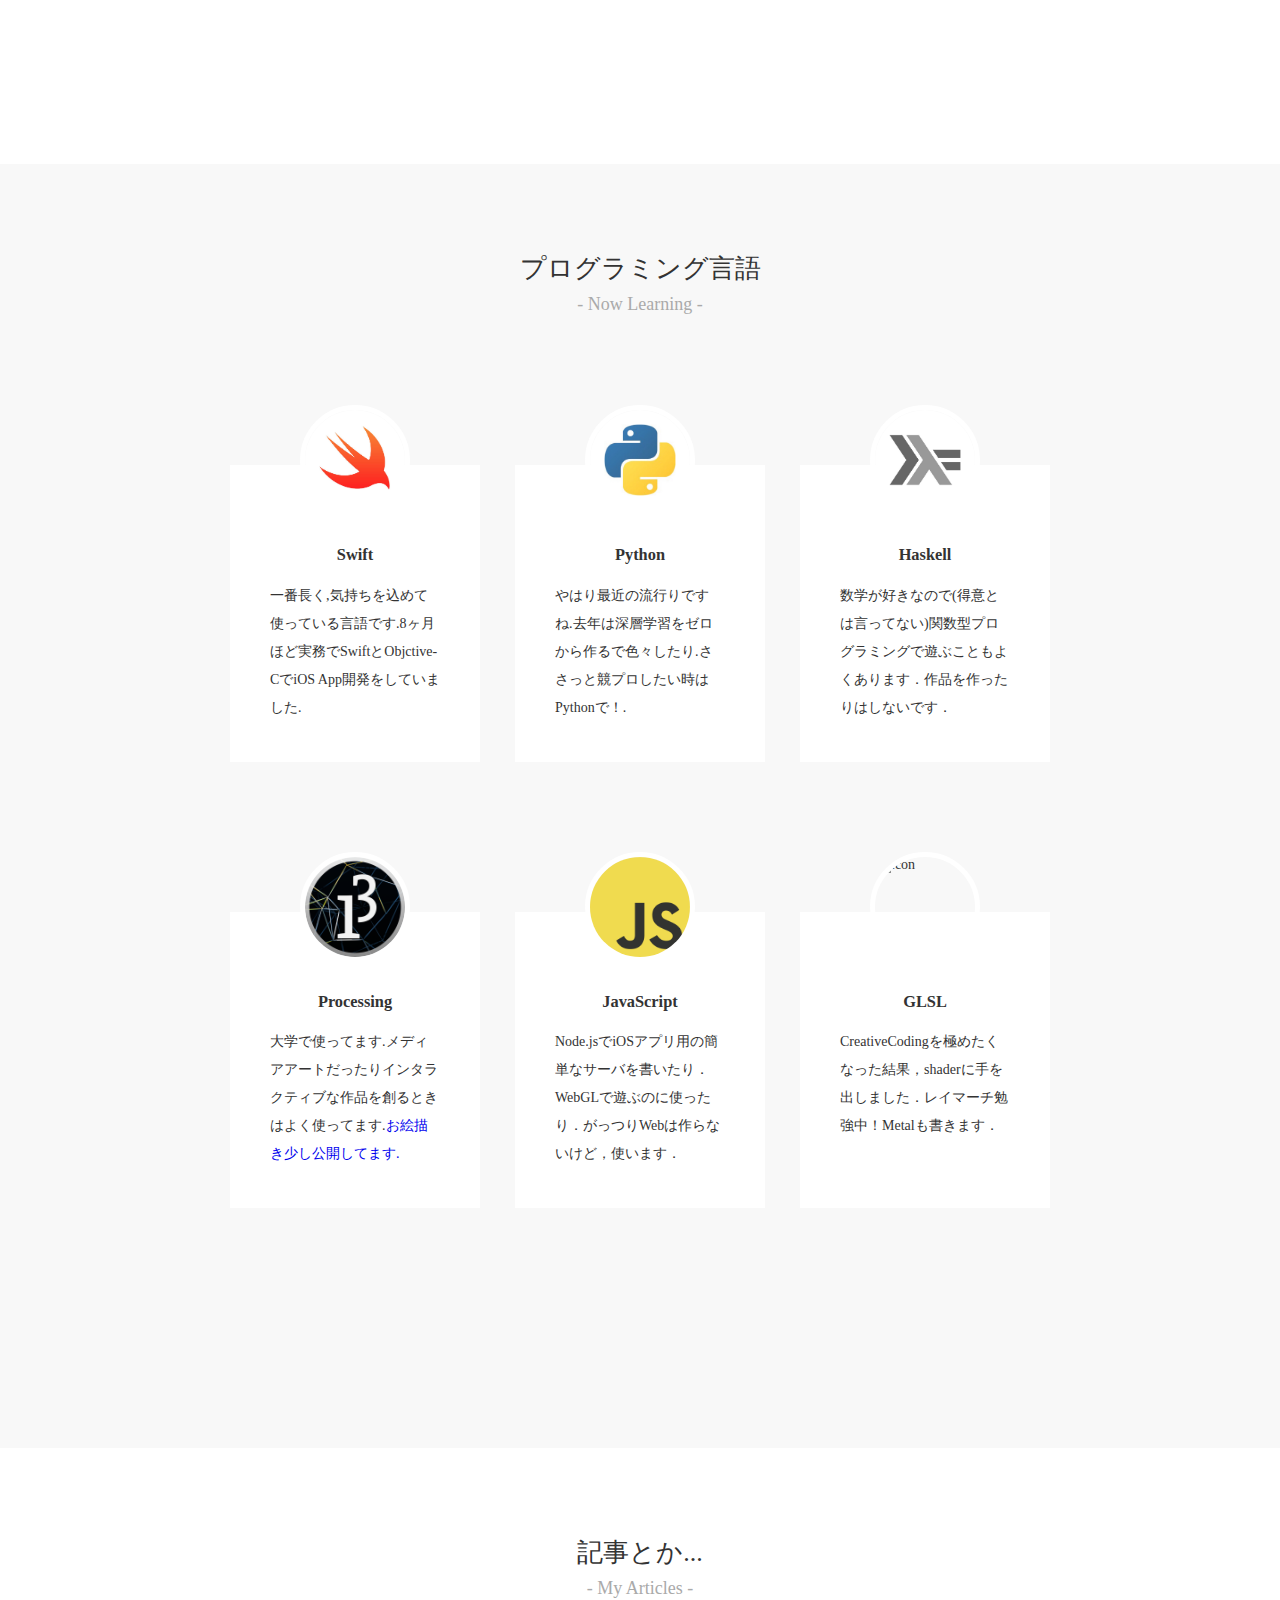
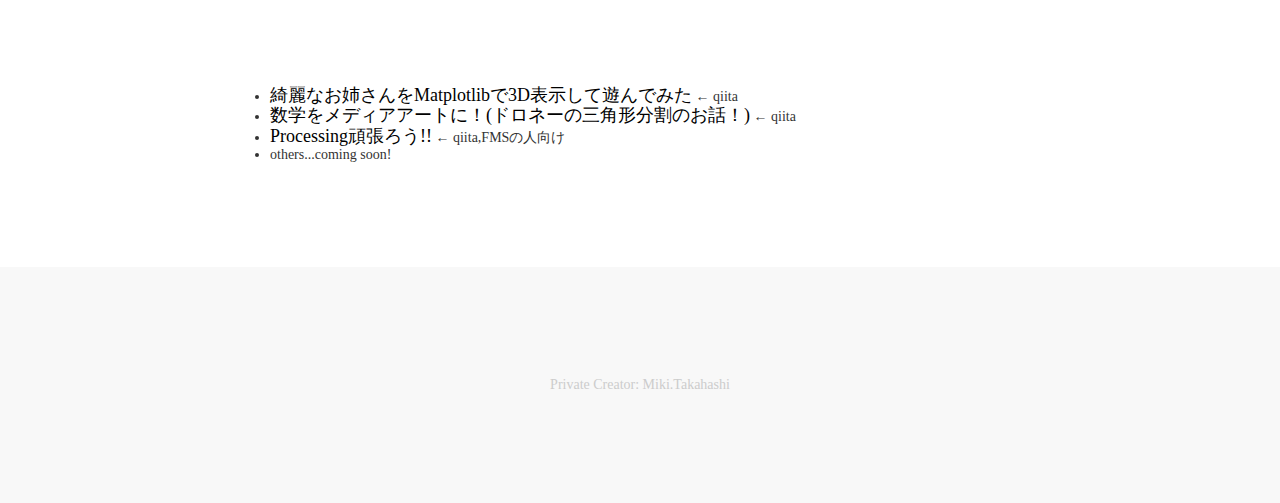
==== commit aa2522ea: "update JSLogo img src" ====
--- a/index.html
+++ b/index.html
@@ -93,7 +93,7 @@
 
       <!-- using inserted style temporary -->
       <div class="language" >
-        <img src="https://raw.githubusercontent.com/voodootikigod/logo.js/master/js.svg" alt="icon" width="100" height="100">
+        <img src="imgs/JSLogo.png" alt="icon" width="100" height="100">
         <h3>JavaScript</h3>
         <p>Node.jsでiOSアプリ用の簡単なサーバを書いたり．WebGLで遊ぶのに使ったり．がっつりWebは作らないけど，使います．</p>
       </div>
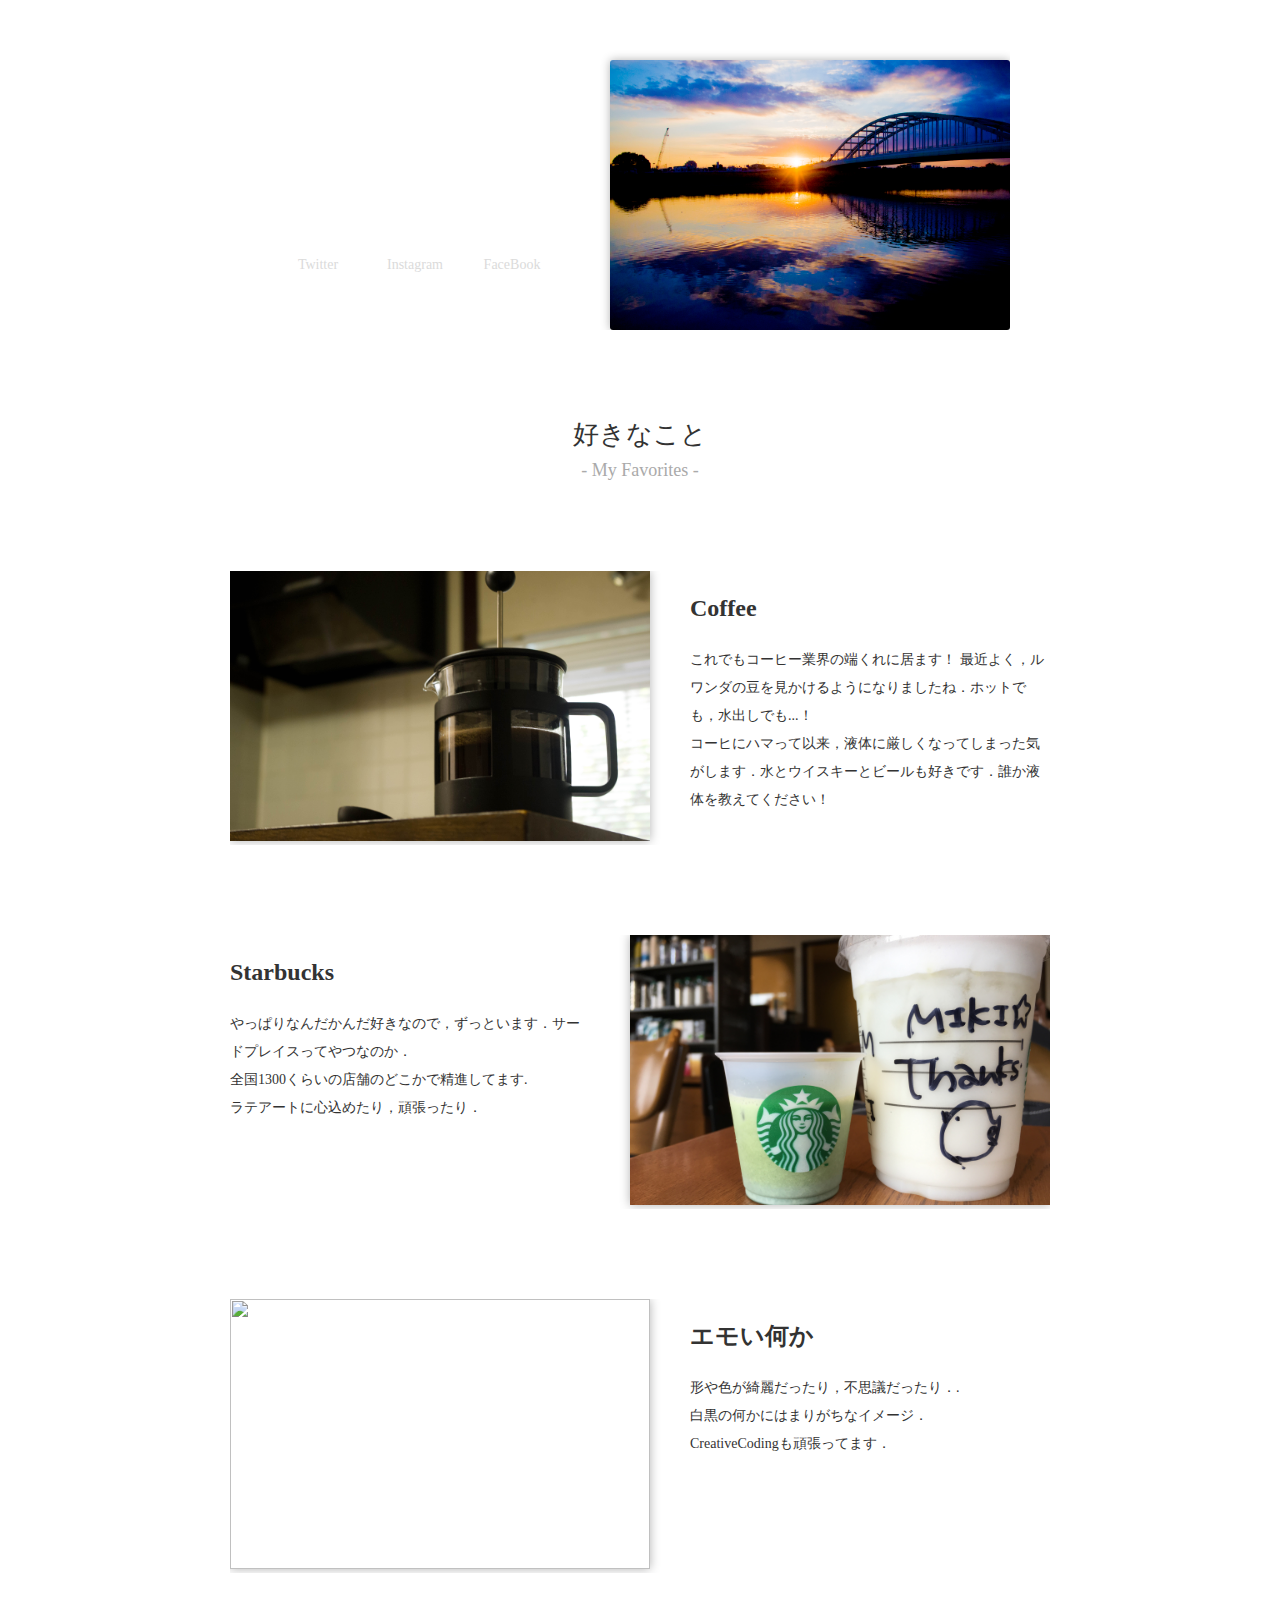
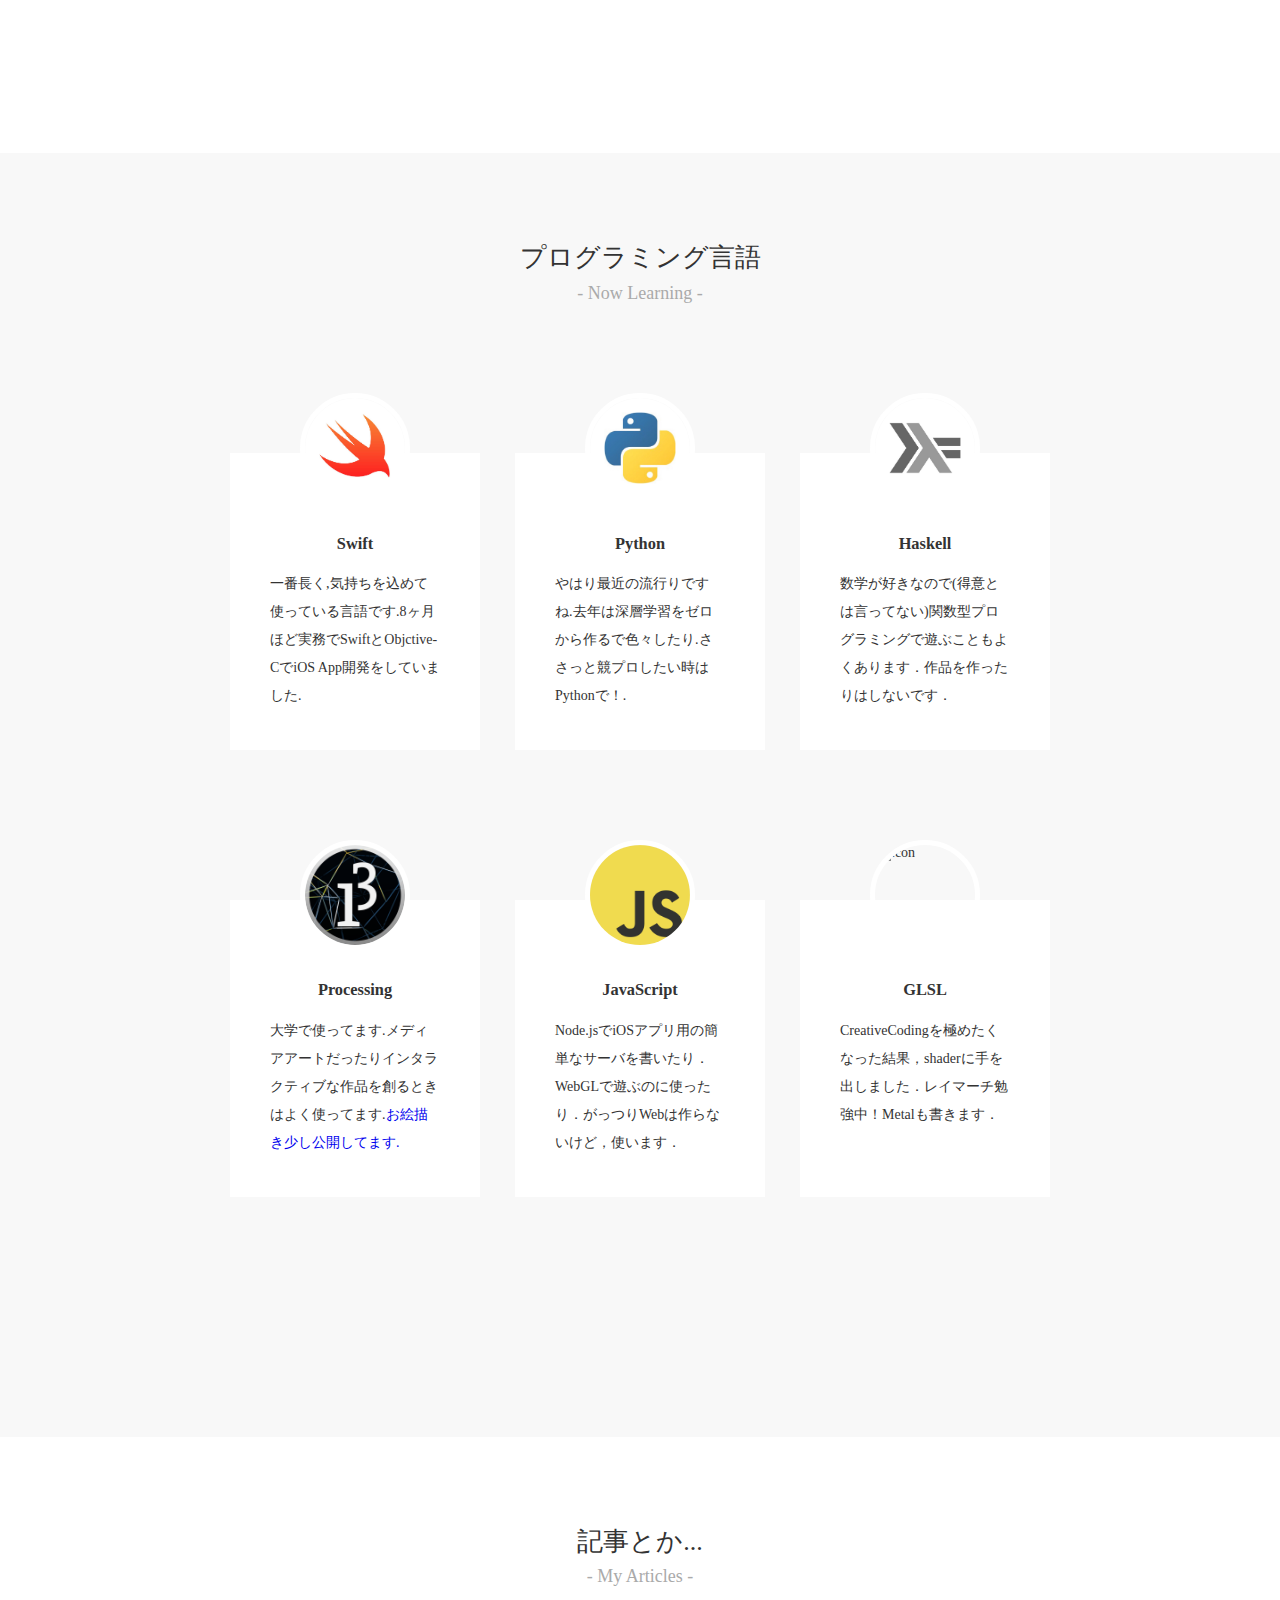
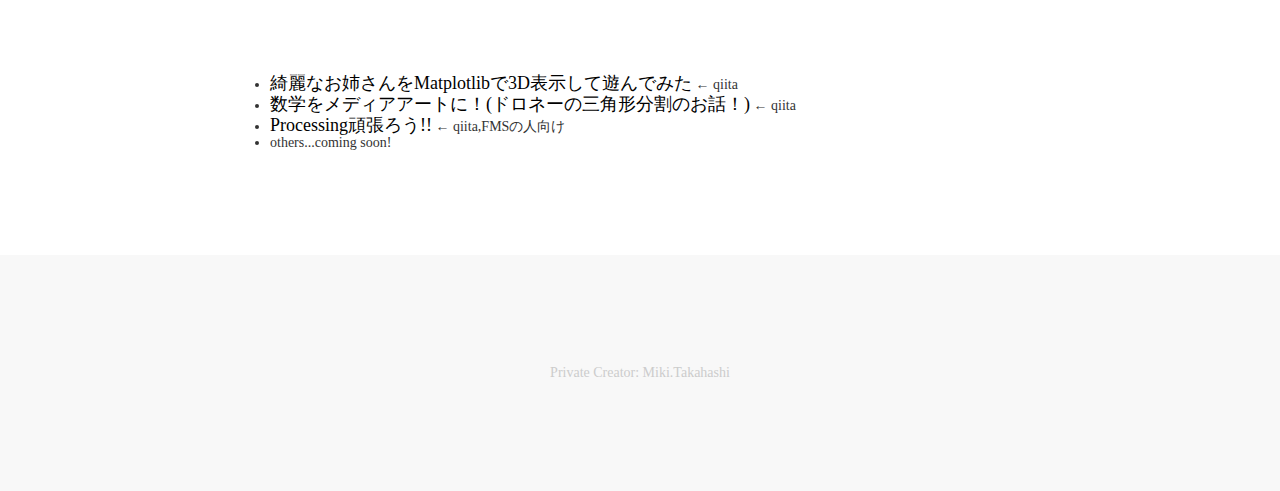
==== commit ef42f82f: "update cotent" ====
--- a/index.html
+++ b/index.html
@@ -29,11 +29,9 @@
         <div class="desc pull-right">
           <h3>Coffee</h3>
           <p>
-            これでもコーヒー業界の端くれに居るので,とても好きですよ！
-            2018年春はルワンダ産の浅煎り豆を水出しで淹れるのにとてもハマってます！<br>
-            あとは,ラテンアメリカさんのシングルオリジンが最高です！<br>
-            ブレンドコーヒーよりはストレートのコーヒが好きです.<br>
-            コーヒー用のページを作成中です！
+            これでもコーヒー業界の端くれに居ます！
+            最近よく，ルワンダの豆を見かけるようになりましたね．ホットでも，水出しでも...！<br>
+            コーヒにハマって以来，液体に厳しくなってしまった気がします．水とウイスキーとビールも好きです．誰か液体を教えてください！<br>
           </p>
         </div>
       </div>
@@ -42,10 +40,9 @@
         <div class="desc pull-left">
           <h3>Starbucks</h3>
           <p>
-            空間というかその存在を愛しています.<br>
-            是非是非starbucksを3rd Placeにしていきましょう！<br>
-            全国1300くらいの店舗のどこかで頑張ってます.<br>
-            ラテアートもしてます.
+            やっぱりなんだかんだ好きなので，ずっといます．サードプレイスってやつなのか．<br>
+            全国1300くらいの店舗のどこかで精進してます.<br>
+            ラテアートに心込めたり，頑張ったり．
           </p>
         </div>
       </div>
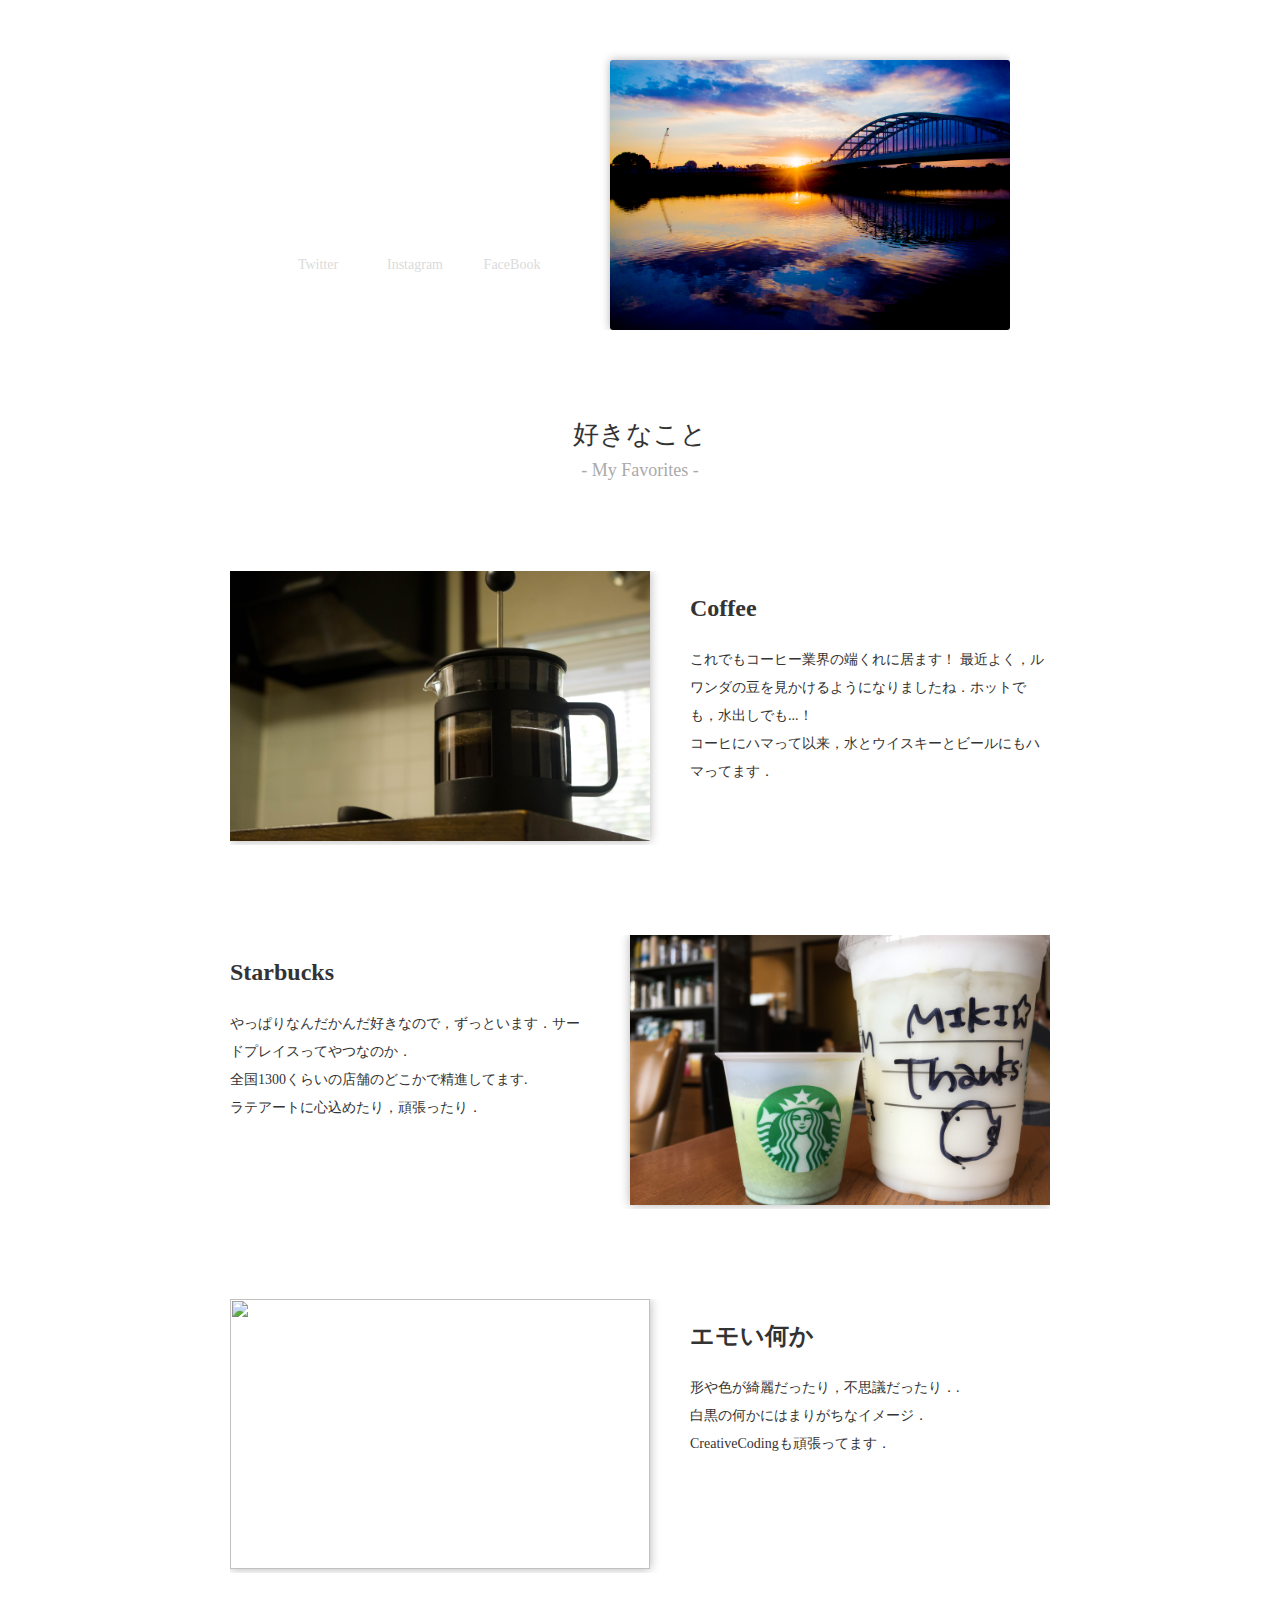
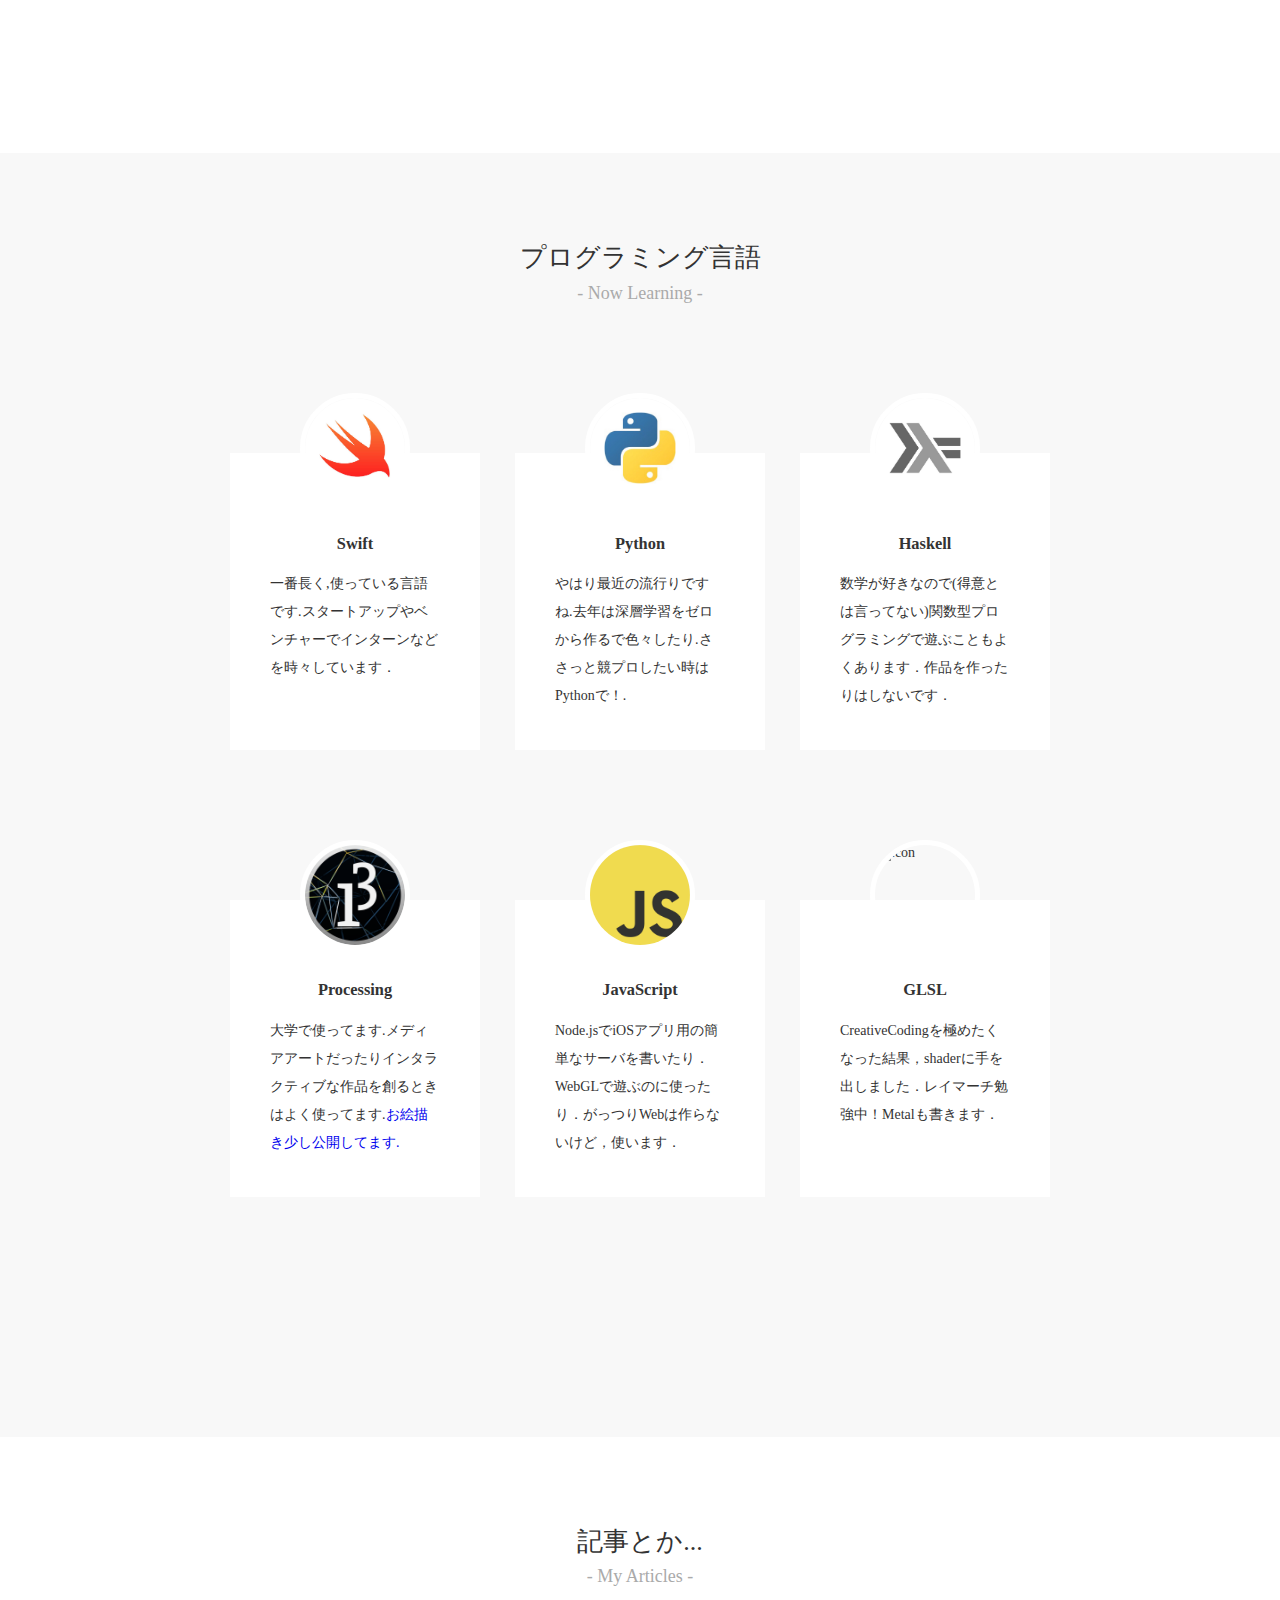
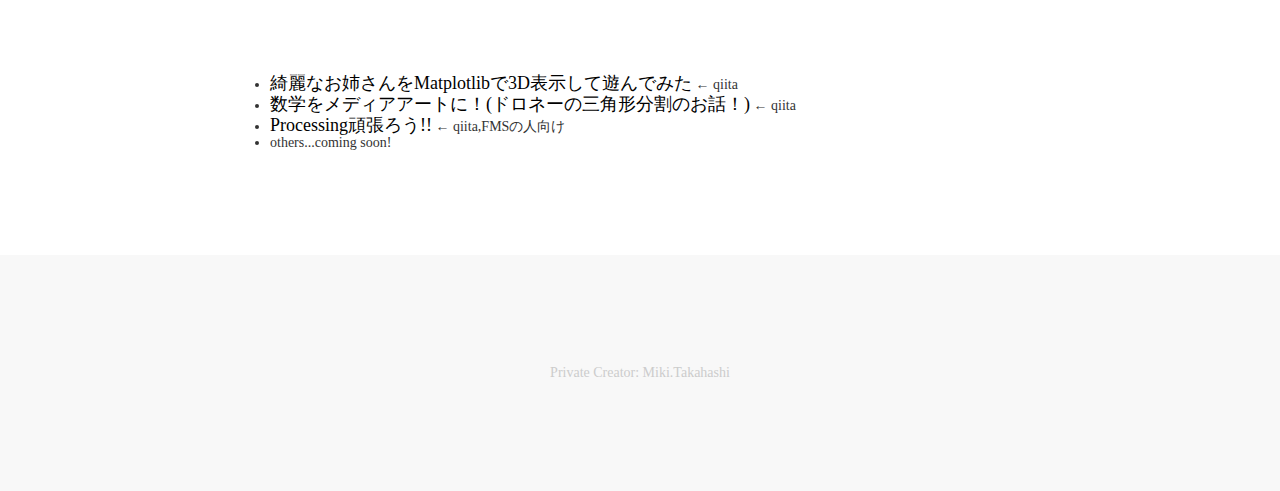
==== commit acac1cca: "update content" ====
--- a/index.html
+++ b/index.html
@@ -12,7 +12,7 @@
   <header>
     <div class="container">
       <h1>Miki.Takahashi</h1>
-      <p>Meiji Univ. FMS B2<br>
+      <p>Meiji Univ. FMS B3<br>
         Sbj. PTR ex-iOS Dev.</p>
         <a class="btn" id="twitterButton" href="https://twitter.com/micky_dtl">Twitter</a>
         <a class="btn" id="instagramButton" href="https://instagram.com/sauce.tar.tar">Instagram</a>
@@ -31,7 +31,7 @@
           <p>
             これでもコーヒー業界の端くれに居ます！
             最近よく，ルワンダの豆を見かけるようになりましたね．ホットでも，水出しでも...！<br>
-            コーヒにハマって以来，液体に厳しくなってしまった気がします．水とウイスキーとビールも好きです．誰か液体を教えてください！<br>
+            コーヒにハマって以来，水とウイスキーとビールにもハマってます．<br>
           </p>
         </div>
       </div>
@@ -66,7 +66,7 @@
       <div class="language">
         <img src="imgs/swiftLogo.jpg" alt="icon" width="100" height="100">
         <h3>Swift</h3>
-        <p>一番長く,気持ちを込めて使っている言語です.8ヶ月ほど実務でSwiftとObjctive-CでiOS App開発をしていました.</p>
+        <p>一番長く,使っている言語です.スタートアップやベンチャーでインターンなどを時々しています．</p>
       </div>
 
       <div class="language">
